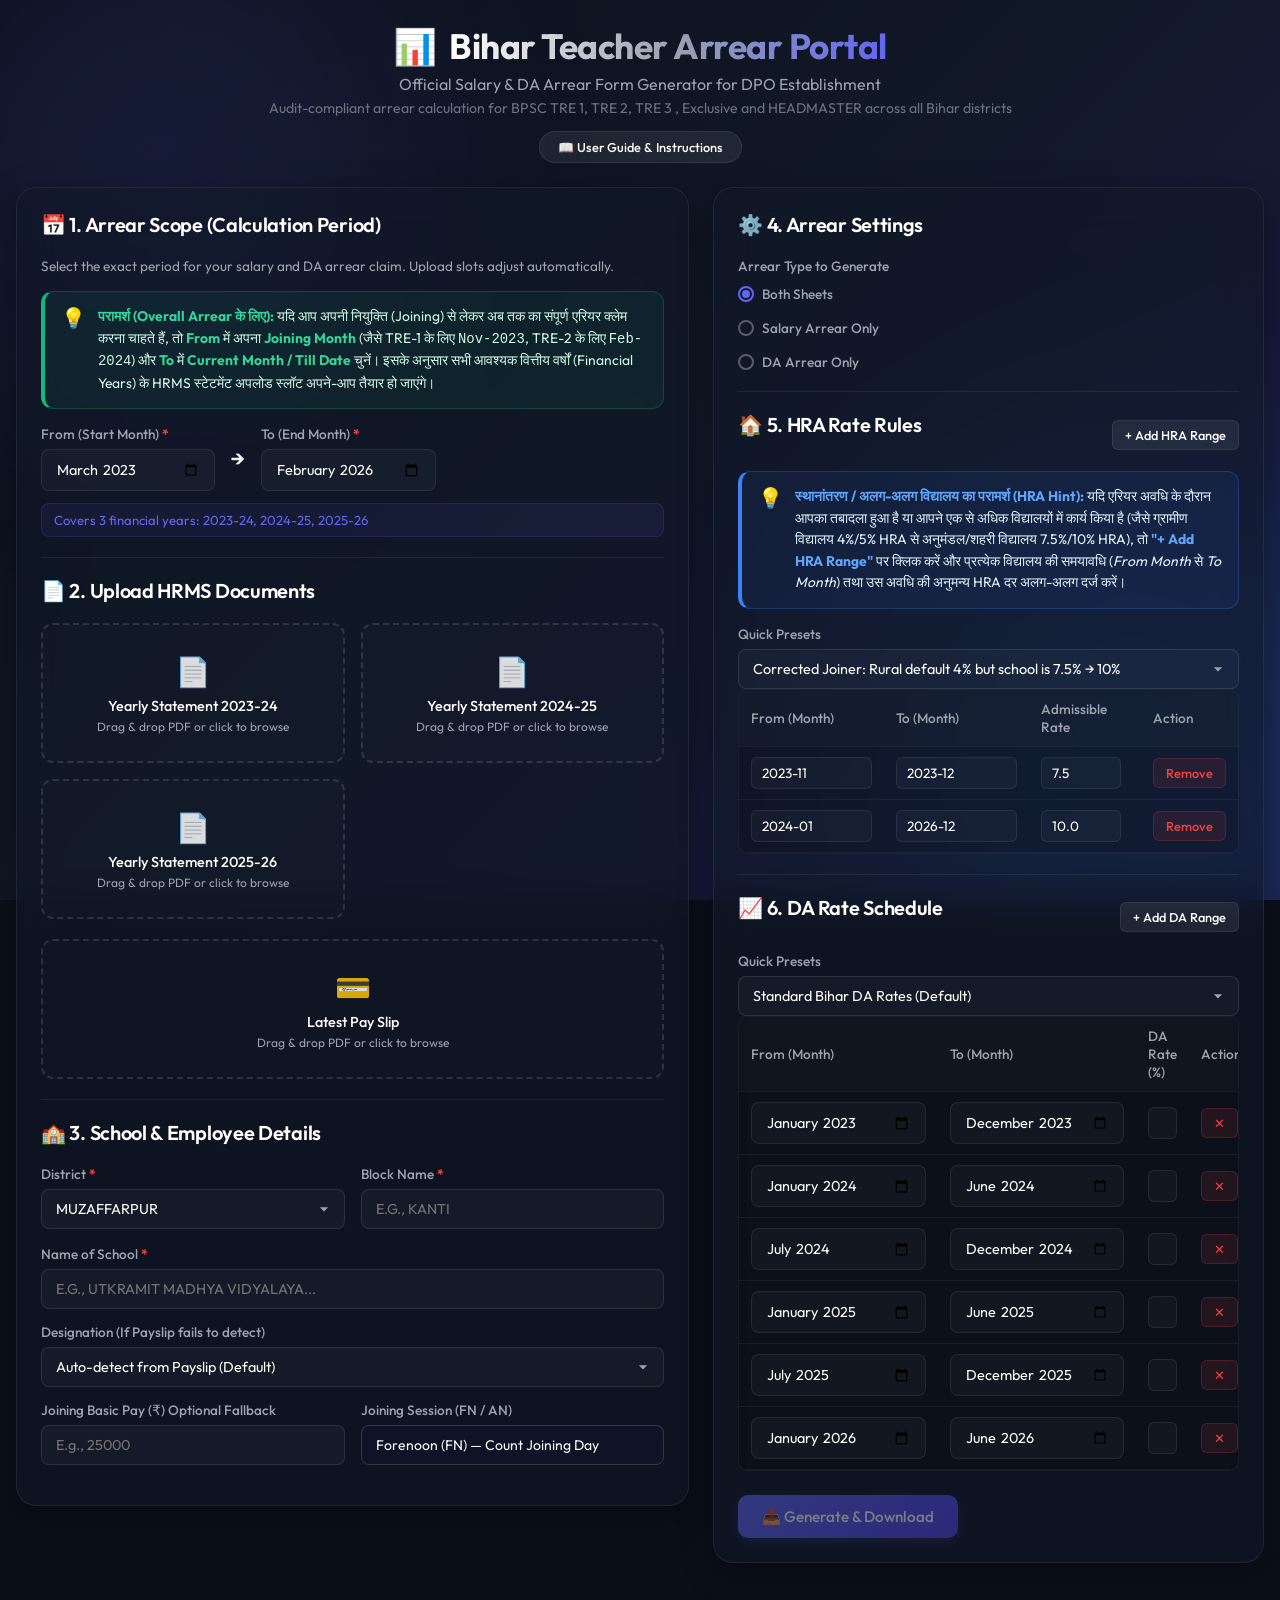
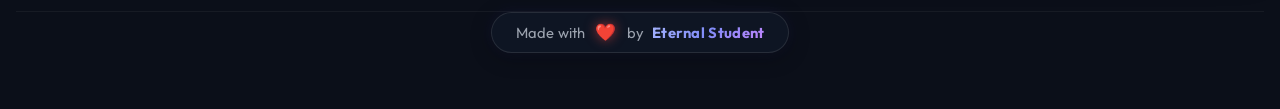
==== frontend/index.html @ 753e86cf "fix(ui): remove top portal badge, enhance footer with glassmorphic pill badge, and fix mobile horizo" ====
<!DOCTYPE html>
<html lang="en">
<head>
    <meta charset="UTF-8">
    <meta name="viewport" content="width=device-width, initial-scale=1.0">
    <title>Bihar Teacher Arrear Portal — DPO Establishment (All Districts)</title>
    <link rel="preconnect" href="https://fonts.googleapis.com">
    <link rel="preconnect" href="https://fonts.gstatic.com" crossorigin>
    <link href="https://fonts.googleapis.com/css2?family=Outfit:wght@300;400;500;600;700&display=swap" rel="stylesheet">
    <link rel="stylesheet" href="style.css">
    <script src="script.js" defer></script>
</head>
<body>
    <div class="glass-bg"></div>
    <div class="container">
        <header>
            <div class="logo-container">
                <div class="logo-icon">📊</div>
                <h1>Bihar Teacher Arrear Portal</h1>
            </div>
            <p class="subtitle">Official Salary & DA Arrear Form Generator for DPO Establishment</p>
            <p class="portal-desc">Audit-compliant arrear calculation for BPSC TRE 1, TRE 2, TRE 3 , Exclusive and HEADMASTER  across all Bihar districts</p>
            <div style="margin-top: 14px;">
                <button type="button" class="btn btn-secondary btn-sm" id="btn-open-guide" onclick="document.getElementById('user-guide-modal').style.display='flex'" style="border-radius: 20px; padding: 7px 18px; display: inline-flex; align-items: center; gap: 6px; cursor: pointer; font-weight: 500;">
                    📖 User Guide & Instructions
                </button>
            </div>
        </header>

        <main>
            <form id="arrear-form" class="grid-layout" enctype="multipart/form-data">
                <!-- Left Panel: Documents & Basic Info -->
                <section class="card upload-card">
                    <h2>📅 1. Arrear Scope (Calculation Period)</h2>
                    <p class="scope-description">Select the exact period for your salary and DA arrear claim. Upload slots adjust automatically.</p>
                    
                    <div class="guidance-box recommendation-box">
                        <div class="guidance-icon">💡</div>
                        <div class="guidance-content">
                            <strong>परामर्श (Overall Arrear के लिए):</strong>
                            यदि आप अपनी नियुक्ति (Joining) से लेकर अब तक का संपूर्ण एरियर क्लेम करना चाहते हैं, तो <strong>From</strong> में अपना <strong>Joining Month</strong> (जैसे TRE-1 के लिए <code>Nov-2023</code>, TRE-2 के लिए <code>Feb-2024</code>) और <strong>To</strong> में <strong>Current Month / Till Date</strong> चुनें। इसके अनुसार सभी आवश्यक वित्तीय वर्षों (Financial Years) के HRMS स्टेटमेंट अपलोड स्लॉट अपने-आप तैयार हो जाएंगे।
                        </div>
                    </div>

                    <div class="scope-selector">
                        <div class="input-group">
                            <label for="scope-start">From (Start Month) <span class="required-star">*</span></label>
                            <input type="month" id="scope-start" value="2023-03">
                        </div>
                        <span class="scope-arrow">→</span>
                        <div class="input-group">
                            <label for="scope-end">To (End Month) <span class="required-star">*</span></label>
                            <input type="month" id="scope-end" value="2026-02">
                        </div>
                    </div>
                    <div class="scope-info" id="scope-info">Covers 3 financial years: 2023-24, 2024-25, 2025-26</div>
                    
                    <div class="section-divider"></div>

                    <h2>📄 2. Upload HRMS Documents</h2>
                    <div class="upload-grid" id="upload-grid">
                        <!-- Dynamic yearly statement slots will be generated by JS -->
                    </div>
                    <div class="drop-zone" id="dz-ps" style="margin-bottom: 20px;">
                        <span class="drop-zone-icon">💳</span>
                        <span class="drop-zone-title">Latest Pay Slip</span>
                        <span class="drop-zone-desc">Drag & drop PDF or click to browse</span>
                        <div class="file-name-badge" id="name-ps"></div>
                    </div>
                    <input type="file" name="payslip_pdf" id="file-ps" accept="application/pdf" style="opacity: 0; position: absolute; width: 0; height: 0; pointer-events: none;">

                    <div class="section-divider"></div>

                    <h2>🏫 3. School & Employee Details</h2>
                    <div class="input-row">
                        <div class="input-group">
                            <label for="district">District <span class="required-star">*</span></label>
                            <select id="district" name="district" required class="uppercase-input">
                                <option value="ARARIA">ARARIA</option>
                                <option value="ARWAL">ARWAL</option>
                                <option value="AURANGABAD">AURANGABAD</option>
                                <option value="BANKA">BANKA</option>
                                <option value="BEGUSARAI">BEGUSARAI</option>
                                <option value="BHAGALPUR">BHAGALPUR</option>
                                <option value="BHOJPUR">BHOJPUR (ARA)</option>
                                <option value="BUXAR">BUXAR</option>
                                <option value="DARBHANGA">DARBHANGA</option>
                                <option value="EAST CHAMPARAN">EAST CHAMPARAN (MOTIHARI)</option>
                                <option value="GAYA">GAYA</option>
                                <option value="GOPALGANJ">GOPALGANJ</option>
                                <option value="JAMUI">JAMUI</option>
                                <option value="JEHANABAD">JEHANABAD</option>
                                <option value="KAIMUR">KAIMUR (BHABUA)</option>
                                <option value="KATIHAR">KATIHAR</option>
                                <option value="KHAGARIA">KHAGARIA</option>
                                <option value="KISHANGANJ">KISHANGANJ</option>
                                <option value="LAKHISARAI">LAKHISARAI</option>
                                <option value="MADHEPURA">MADHEPURA</option>
                                <option value="MADHUBANI">MADHUBANI</option>
                                <option value="MUNGER">MUNGER</option>
                                <option value="MUZAFFARPUR" selected>MUZAFFARPUR</option>
                                <option value="NALANDA">NALANDA (BIHAR SHARIF)</option>
                                <option value="NAWADA">NAWADA</option>
                                <option value="PATNA">PATNA</option>
                                <option value="PURNIA">PURNIA</option>
                                <option value="ROHTAS">ROHTAS (SASARAM)</option>
                                <option value="SAHARSA">SAHARSA</option>
                                <option value="SAMASTIPUR">SAMASTIPUR</option>
                                <option value="SARAN">SARAN (CHHAPRA)</option>
                                <option value="SHEIKHPURA">SHEIKHPURA</option>
                                <option value="SHEOHAR">SHEOHAR</option>
                                <option value="SITAMARHI">SITAMARHI</option>
                                <option value="SIWAN">SIWAN</option>
                                <option value="SUPAUL">SUPAUL</option>
                                <option value="VAISHALI">VAISHALI (HAJIPUR)</option>
                                <option value="WEST CHAMPARAN">WEST CHAMPARAN (BETTIAH)</option>
                                <option value="OTHER">OTHER (TYPE CUSTOM)</option>
                            </select>
                            <input type="text" id="district-custom" placeholder="ENTER DISTRICT NAME" style="display: none; margin-top: 8px; text-transform: uppercase;" class="uppercase-input">
                        </div>
                        <div class="input-group">
                            <label for="block-name">Block Name <span class="required-star">*</span></label>
                            <input type="text" id="block-name" name="block_name" placeholder="E.G., KANTI" required class="uppercase-input">
                        </div>
                    </div>
                    
                    <div class="input-group" style="margin-top: 14px;">
                        <label for="school-name">Name of School <span class="required-star">*</span></label>
                        <input type="text" id="school-name" name="school_name" placeholder="E.G., UTKRAMIT MADHYA VIDYALAYA..." required class="uppercase-input">
                    </div>
                    
                    <div class="input-group" style="margin-top: 14px;">
                        <label for="designation">Designation (If Payslip fails to detect)</label>
                        <select id="designation" name="designation">
                            <option value="">Auto-detect from Payslip (Default)</option>
                            <option value="School Teacher(1-5)">Basic Grade Teacher (Class 1-5)</option>
                            <option value="School Teacher(6-8)">Graduate Grade Teacher (Class 6-8)</option>
                            <option value="School Teacher(9-10)">Secondary Teacher (Class 9-10)</option>
                            <option value="School Teacher(11-12)">Higher Secondary Teacher (Class 11-12)</option>
                            <option value="Headmaster">Headmaster</option>
                        </select>
                    </div>
                    
                    <div class="input-row" style="margin-top: 14px;">
                        <div class="input-group">
                            <label for="joining-basic">Joining Basic Pay (₹) <span class="badge badge-info">Optional Fallback</span></label>
                            <input type="number" id="joining-basic" name="joining_basic" placeholder="E.g., 25000">
                        </div>

                        <div class="input-group">
                            <label for="joining-session">Joining Session (FN / AN)</label>
                            <select id="joining-session" name="joining_session" style="width: 100%; padding: 10px 14px; background: rgba(15, 23, 42, 0.6); border: 1px solid rgba(255, 255, 255, 0.15); border-radius: 8px; color: #f8fafc; font-size: 14px; outline: none;">
                                <option value="FN" selected>Forenoon (FN) — Count Joining Day</option>
                                <option value="AN">Afternoon (AN) — Exclude Joining Day</option>
                            </select>
                        </div>
                    </div>
                </section>

                <!-- Right Panel: Settings & Rules -->
                <section class="card settings-card">
                    <h2>⚙️ 4. Arrear Settings</h2>
                    <div class="input-row settings-row">
                        <div class="input-group">
                            <label>Arrear Type to Generate</label>
                            <div class="radio-group">
                                <label class="radio-label">
                                    <input type="radio" name="arrear_type" value="both" checked>
                                    <span class="radio-custom"></span> Both Sheets
                                </label>
                                <label class="radio-label">
                                    <input type="radio" name="arrear_type" value="salary">
                                    <span class="radio-custom"></span> Salary Arrear Only
                                </label>
                                <label class="radio-label">
                                    <input type="radio" name="arrear_type" value="da">
                                    <span class="radio-custom"></span> DA Arrear Only
                                </label>
                            </div>
                        </div>
                    </div>

                    <div class="section-divider"></div>

                    <div class="hra-section-header">
                        <h2>🏠 5. HRA Rate Rules</h2>
                        <button type="button" class="btn btn-secondary btn-sm" id="btn-add-hra">+ Add HRA Range</button>
                    </div>
                    
                    <div class="guidance-box hint-box">
                        <div class="guidance-icon">💡</div>
                        <div class="guidance-content">
                            <strong>स्थानांतरण / अलग-अलग विद्यालय का परामर्श (HRA Hint):</strong>
                            यदि एरियर अवधि के दौरान आपका तबादला हुआ है या आपने एक से अधिक विद्यालयों में कार्य किया है (जैसे ग्रामीण विद्यालय 4%/5% HRA से अनुमंडल/शहरी विद्यालय 7.5%/10% HRA), तो <strong>"+ Add HRA Range"</strong> पर क्लिक करें और प्रत्येक विद्यालय की समयावधि (<em>From Month</em> से <em>To Month</em>) तथा उस अवधि की अनुमन्य HRA दर अलग-अलग दर्ज करें।
                        </div>
                    </div>

                    <div class="input-group" style="margin-top: 8px;">
                        <label for="hra-presets">Quick Presets</label>
                        <select id="hra-presets" class="preset-select">
                            <option value="">-- Choose a standard preset or customize below --</option>
                            <option value="4to5">Cat A: 4% (before Jan-24) → 5% (after Jan-24)</option>
                            <option value="7.5to10">Cat B: 7.5% (before Jan-24) → 10% (after Jan-24)</option>
                            <option value="corrected">Corrected Joiner: Rural default 4% but school is 7.5% → 10%</option>
                            <option value="custom">Custom Configuration</option>
                        </select>
                    </div>

                    <div class="hra-table-container" style="margin-bottom: 20px;">
                        <table class="hra-table" id="hra-table">
                            <thead>
                                <tr>
                                    <th>From (Month)</th>
                                    <th>To (Month)</th>
                                    <th>Admissible Rate</th>
                                    <th>Action</th>
                                </tr>
                            </thead>
                            <tbody id="hra-table-body">
                                <!-- HRA Rows dynamically added -->
                            </tbody>
                        </table>
                    </div>

                    <div class="section-divider"></div>

                    <div class="hra-section-header">
                        <h2>📈 6. DA Rate Schedule</h2>
                        <button type="button" class="btn btn-secondary btn-sm" id="btn-add-da">+ Add DA Range</button>
                    </div>

                    <div class="input-group" style="margin-top: 8px;">
                        <label for="da-presets">Quick Presets</label>
                        <select id="da-presets" class="preset-select">
                            <option value="standard" selected>Standard Bihar DA Rates (Default)</option>
                            <option value="custom">Custom Configuration</option>
                        </select>
                    </div>

                    <div class="hra-table-container">
                        <table class="hra-table" id="da-table">
                            <thead>
                                <tr>
                                    <th>From (Month)</th>
                                    <th>To (Month)</th>
                                    <th>DA Rate (%)</th>
                                    <th>Action</th>
                                </tr>
                            </thead>
                            <tbody id="da-table-body">
                                <!-- DA Rows dynamically added -->
                            </tbody>
                        </table>
                    </div>

                    <div class="actions" style="margin-top: 24px;">
                        <button type="submit" class="btn btn-primary" id="btn-submit" disabled>📥 Generate & Download</button>
                    </div>
                </section>
            </form>

            <div class="progress-bar-container" id="progress-container" style="display: none;">
                <div class="progress-bar" id="progress-bar"></div>
                <div class="progress-status" id="progress-status">Uploading documents...</div>
            </div>
        </main>

        <footer class="site-footer">
            <div class="footer-pill">
                <span class="footer-text">Made with</span>
                <span class="footer-heart" title="Love">❤️</span>
                <span class="footer-text">by</span>
                <strong class="footer-author">Eternal Student</strong>
            </div>
        </footer>
    </div>

    <!-- Donation Modal -->
    <div id="donation-modal" class="modal-overlay" style="display: none;">
        <div class="modal-content">
            <button class="modal-close-btn" id="btn-close-modal">×</button>
            <div class="modal-header-box">
                <div class="modal-icon">☕</div>
                <h2>Thank You for Using the Portal!</h2>
                <p>Your arrear spreadsheet has been generated successfully and your download has started.</p>
            </div>
            
            <div class="modal-body-text">
                <p>If you found this tool helpful and appreciate the independent developer's effort to save your valuable time, consider supporting further maintenance and server costs by buying a cup of tea!</p>
            </div>
            
            <div class="qr-pay-card" onclick="window.location.href='upi://pay?pa=eternalstudent@cnrb&pn=Teacher%20Arrear%20Portal&cu=INR'" style="cursor: pointer; background: rgba(255, 255, 255, 0.04); border: 1px solid rgba(99, 102, 241, 0.25); border-radius: 16px; padding: 16px; margin-bottom: 16px; text-align: center; transition: transform 0.2s, border-color 0.2s;">
                <div style="background: #ffffff; padding: 12px; border-radius: 12px; display: inline-block; box-shadow: 0 8px 24px rgba(0, 0, 0, 0.4);">
                    <img src="[data-uri]" alt="Scan to Pay via UPI" style="width: 170px; height: 170px; display: block; border-radius: 6px;">
                </div>
                <div style="margin-top: 10px; font-size: 0.82rem; color: #a5b4fc; font-weight: 500; display: flex; align-items: center; justify-content: center; gap: 6px;">
                    <span>📲</span> <span>Scan with PhonePe, GPay, Paytm or BHIM</span>
                </div>
            </div>

            <div class="upi-box" onclick="navigator.clipboard.writeText('eternalstudent@cnrb'); alert('UPI ID copied: eternalstudent@cnrb');" style="cursor: pointer;" title="Click to copy UPI ID">
                <span class="upi-label">UPI ID:</span>
                <span class="upi-value">eternalstudent@cnrb</span>
                <span style="font-size: 0.75rem; color: #a5b4fc; background: rgba(99, 102, 241, 0.2); padding: 2px 6px; border-radius: 4px; margin-left: 4px;">Copy</span>
            </div>
            <button class="btn btn-primary" id="btn-modal-ok" style="width: 100%;">Got it, Close</button>
        </div>
    </div>

    <!-- User Guide Modal -->
    <div id="user-guide-modal" class="modal-overlay" style="display: none;">
        <div class="modal-content guide-modal-content">
            <button class="modal-close-btn" id="btn-close-guide" onclick="document.getElementById('user-guide-modal').style.display='none'">×</button>
            <div class="modal-header-box">
                <div class="modal-icon">📖</div>
                <h2>Portal User Guide & Instructions</h2>
                <p>Complete guide to generating audit-compliant Bihar Teacher Arrear Forms (All 38 Districts)</p>
            </div>
            
            <div class="guide-scroll-body">
                <div class="guide-section">
                    <h3>🚀 1. Prerequisites (Documents Needed)</h3>
                    <ul>
                        <li><strong>Latest Pay Slip PDF:</strong> Auto-extracts Name, PRAN, PAN, Bank Account, IFSC, and Date of Joining (DOJ).</li>
                        <li><strong>Yearly Payment Statement PDFs:</strong> Auto-extracts monthly drawn salary. Supports full 12-month or ongoing/partial FY statements.</li>
                    </ul>
                </div>

                <div class="guide-section">
                    <h3>📑 2. Step-by-Step Instructions</h3>
                    <ol>
                        <li><strong>Arrear Scope:</strong> Select From & To months. <em>Recommendation:</em> Set From month to your joining month and To month to till date for an overall complete claim. Upload slots adjust automatically.</li>
                        <li><strong>Upload PDFs:</strong> Drag & drop or browse your HRMS statements and pay slip.</li>
                        <li><strong>District & School Details:</strong> Select your District (supports all 38 districts of Bihar) and enter Block Name and School Name. All names are automatically formatted in capital letters on the official DPO format.</li>
                        <li><strong>Designation & Basic Fallbacks:</strong> If payslip fails to auto-detect designation, select it manually. If joining month was partial or non-standard, enter your <em>Joining Basic Pay (₹)</em> to lock in the statutory Fitment Matrix step.</li>
                        <li><strong>HRA Rates & Multi-School Transfers:</strong> Choose HRA presets (4%→5%, 7.5%→10%, or Corrected Joiner). If you transferred between rural and urban schools during the arrear period, add separate rows for each school's period.</li>
                    </ol>
                </div>

                <div class="guide-section">
                    <h3>🧮 3. Excel Formulas & Arrear Deduction</h3>
                    <p>The generated Excel embeds live formulas matching official DPO formats:</p>
                    <ul>
                        <li><strong>Admissible Net:</strong> <code>Gross - NPS - GIS - Professional Tax</code></li>
                        <li><strong>Drawn Net:</strong> <code>Regular Drawn Gross - NPS - GIS</code></li>
                        <li><strong>Arrear Row:</strong> If an arrear bill was drawn in a month, an <em>Arrear Row</em> is added right below that month. Arrear Gross is placed under Basic, Arrear NPS under NPS, and Arrear Net under Net Amount.</li>
                        <li><strong>Net Difference:</strong> Automatically subtracts Arrear Row Net from total arrear payable.</li>
                    </ul>
                </div>

                <div class="guide-section warning-guide-box">
                    <h3>🛠️ 4. Manual Verification & Troubleshooting</h3>
                    <p><strong>Value Discrepancy Tip:</strong> If any month in the generated Excel has a discrepancy compared to your official records, verify that month against your HRMS Yearly Payment Statement. You can directly paste or type the correct drawn value into the Excel sheet — all formulas will instantly recalculate the totals automatically!</p>
                </div>
            </div>

            <button class="btn btn-primary" id="btn-guide-ok" onclick="document.getElementById('user-guide-modal').style.display='none'" style="margin-top: 16px; width: 100%;">Got it, Close</button>
        </div>
    </div>
</body>
</html>
---- frontend/style.css ----
/* style.css - Premium Glassmorphism Theme in Dark Mode */

:root {
    --bg-gradient: linear-gradient(135deg, #0b0f19 0%, #111827 50%, #1e1b4b 100%);
    --panel-bg: rgba(17, 24, 39, 0.55);
    --panel-border: rgba(255, 255, 255, 0.07);
    --accent-glow: rgba(99, 102, 241, 0.15);
    --accent-color: #6366f1; /* Indigo */
    --accent-gradient: linear-gradient(135deg, #6366f1 0%, #4f46e5 100%);
    --accent-hover: #4f46e5;
    
    --text-primary: #f3f4f6;
    --text-secondary: #9ca3af;
    --text-muted: #6b7280;
    
    --success-color: #10b981; /* Teal */
    --warning-color: #f59e0b; /* Amber */
    --danger-color: #ef4444; /* Rose */
}

* {
    margin: 0;
    padding: 0;
    box-sizing: border-box;
}

body {
    font-family: 'Outfit', sans-serif;
    background-color: #0b0f19;
    background-image: var(--bg-gradient);
    background-attachment: fixed;
    color: var(--text-primary);
    min-height: 100vh;
    margin: 0;
    padding: 24px 16px;
    overflow-x: hidden;
    box-sizing: border-box;
    width: 100%;
}

/* Glass background circles */
.glass-bg {
    position: fixed;
    top: 0;
    left: 0;
    right: 0;
    bottom: 0;
    pointer-events: none;
    z-index: -1;
    overflow: hidden;
}

.glass-bg::before, .glass-bg::after {
    content: '';
    position: absolute;
    border-radius: 50%;
    filter: blur(120px);
    opacity: 0.13;
}

.glass-bg::before {
    width: 500px;
    height: 500px;
    background: #6366f1;
    top: -100px;
    left: -100px;
}

.glass-bg::after {
    width: 600px;
    height: 600px;
    background: #0ea5e9;
    bottom: -150px;
    right: -150px;
}

.container {
    width: 100%;
    max-width: 1400px;
    margin: 0 auto;
}

header {
    margin-bottom: 24px;
    text-align: center;
}

.logo-container {
    display: flex;
    align-items: center;
    justify-content: center;
    gap: 12px;
    margin-bottom: 6px;
}

.logo-icon {
    font-size: 2.2rem;
    animation: pulse 2s infinite ease-in-out;
}

header h1 {
    font-weight: 700;
    font-size: 2.2rem;
    letter-spacing: -0.5px;
    background: linear-gradient(to right, #ffffff, #9ca3af, #6366f1);
    -webkit-background-clip: text;
    -webkit-text-fill-color: transparent;
}

.subtitle {
    font-size: 1rem;
    color: var(--text-secondary);
}



.portal-desc {
    font-size: 0.88rem;
    color: var(--text-muted);
    margin-top: 5px;
}

/* Guidance & Hint Callout Boxes */
.guidance-box {
    display: flex;
    align-items: flex-start;
    gap: 12px;
    padding: 14px 16px;
    border-radius: 12px;
    margin: 14px 0 16px 0;
    font-size: 0.87rem;
    line-height: 1.55;
    transition: all 0.2s ease;
    word-break: break-word;
    overflow-wrap: break-word;
    box-sizing: border-box;
    max-width: 100%;
}

.guidance-icon {
    font-size: 1.25rem;
    line-height: 1;
    flex-shrink: 0;
    margin-top: 2px;
}

.guidance-content {
    flex: 1;
}

.recommendation-box {
    background: rgba(16, 185, 129, 0.08);
    border: 1px solid rgba(16, 185, 129, 0.25);
    border-left: 4px solid var(--success-color);
    color: #d1fae5;
}

.recommendation-box strong {
    color: #34d399;
}

.hint-box {
    background: rgba(59, 130, 246, 0.08);
    border: 1px solid rgba(59, 130, 246, 0.25);
    border-left: 4px solid #3b82f6;
    color: #e0f2fe;
}

.hint-box strong {
    color: #60a5fa;
}



.uppercase-input {
    text-transform: uppercase;
}

.required-star {
    color: var(--danger-color);
    font-weight: bold;
}

/* Main Grid Layout */
.grid-layout {
    display: grid;
    grid-template-columns: 1.1fr 0.9fr;
    gap: 24px;
    align-items: start;
    width: 100%;
    min-width: 0;
    max-width: 100%;
    box-sizing: border-box;
}

@media (max-width: 1024px) {
    .grid-layout {
        grid-template-columns: 1fr;
    }
}

/* Card glassmorphism styling */
.card {
    background: var(--panel-bg);
    border: 1px solid var(--panel-border);
    border-radius: 20px;
    padding: 24px;
    backdrop-filter: blur(20px);
    -webkit-backdrop-filter: blur(20px);
    box-shadow: 0 8px 32px 0 rgba(0, 0, 0, 0.37);
    transition: transform 0.3s ease, box-shadow 0.3s ease;
    min-width: 0;
    max-width: 100%;
    box-sizing: border-box;
}

.card:hover {
    box-shadow: 0 12px 40px 0 rgba(99, 102, 241, 0.1);
}

.card h2 {
    font-size: 1.25rem;
    font-weight: 600;
    margin-bottom: 20px;
    color: #ffffff;
    display: flex;
    align-items: center;
    gap: 8px;
    letter-spacing: -0.3px;
}

/* Upload zone grid */
.upload-grid {
    display: grid;
    grid-template-columns: 1fr 1fr;
    gap: 16px;
    margin-bottom: 20px;
}

@media (max-width: 640px) {
    .upload-grid {
        grid-template-columns: 1fr;
    }
}

.drop-zone {
    border: 2px dashed rgba(255, 255, 255, 0.12);
    border-radius: 12px;
    padding: 20px;
    text-align: center;
    cursor: pointer;
    background: rgba(255, 255, 255, 0.01);
    transition: all 0.3s cubic-bezier(0.4, 0, 0.2, 1);
    display: flex;
    flex-direction: column;
    align-items: center;
    justify-content: center;
    min-height: 140px;
}

.drop-zone:hover, .drop-zone.dragover {
    border-color: var(--accent-color);
    background: rgba(99, 102, 241, 0.04);
    box-shadow: 0 0 16px var(--accent-glow);
}

.drop-zone-icon {
    font-size: 1.8rem;
    margin-bottom: 8px;
    opacity: 0.85;
}

.drop-zone-title {
    font-weight: 500;
    font-size: 0.9rem;
    margin-bottom: 4px;
    color: #ffffff;
}

.drop-zone-desc {
    font-size: 0.75rem;
    color: var(--text-secondary);
}

.file-name-badge {
    margin-top: 10px;
    font-size: 0.8rem;
    color: var(--success-color);
    background: rgba(16, 185, 129, 0.1);
    padding: 4px 8px;
    border-radius: 6px;
    display: none;
    max-width: 90%;
    overflow: hidden;
    text-overflow: ellipsis;
    white-space: nowrap;
}

/* Dividers & Form Groups */
.section-divider {
    height: 1px;
    background: rgba(255, 255, 255, 0.07);
    margin: 20px 0;
}

.input-row {
    display: grid;
    grid-template-columns: 1fr 1fr;
    gap: 16px;
    margin-bottom: 16px;
}

.input-group {
    display: flex;
    flex-direction: column;
    gap: 6px;
}

.input-group label {
    font-size: 0.85rem;
    font-weight: 500;
    color: var(--text-secondary);
}

.input-group input[type="text"], 
.input-group input[type="number"], 
.input-group select, 
.preset-select {
    background: rgba(255, 255, 255, 0.03);
    border: 1px solid rgba(255, 255, 255, 0.1);
    border-radius: 8px;
    padding: 10px 14px;
    color: #ffffff;
    font-family: inherit;
    font-size: 0.9rem;
    outline: none;
    transition: all 0.3s ease;
    width: 100%;
}

.input-group select, .preset-select {
    cursor: pointer;
    appearance: none;
    -webkit-appearance: none;
    -moz-appearance: none;
    background-image: url("data:image/svg+xml;utf8,<svg fill='%239ca3af' height='24' viewBox='0 0 24 24' width='24' xmlns='http://www.w3.org/2000/svg'><path d='M7 10l5 5 5-5z'/><path d='M0 0h24v24H0z' fill='none'/></svg>");
    background-repeat: no-repeat;
    background-position: right 10px center;
    background-size: 20px;
    padding-right: 35px;
}

.input-group input[type="text"]:focus, 
.input-group input[type="number"]:focus, 
.input-group select:focus, 
.preset-select:focus {
    border-color: var(--accent-color);
    box-shadow: 0 0 10px var(--accent-glow);
    background: rgba(255, 255, 255, 0.05);
}

.preset-select option, .input-group select option {
    background: #0f172a;
    color: #ffffff;
}

/* Radio buttons alignment */
.radio-group {
    display: flex;
    gap: 16px;
    margin-top: 4px;
    flex-wrap: wrap;
}

.radio-label {
    display: flex;
    align-items: center;
    gap: 8px;
    cursor: pointer;
    font-size: 0.88rem;
    color: var(--text-secondary);
}

.radio-label input {
    display: none;
}

.radio-custom {
    width: 16px;
    height: 16px;
    border: 2px solid rgba(255, 255, 255, 0.3);
    border-radius: 50%;
    display: inline-block;
    position: relative;
    transition: all 0.3s ease;
}

.radio-label input:checked + .radio-custom {
    border-color: var(--accent-color);
}

.radio-label input:checked + .radio-custom::after {
    content: '';
    width: 8px;
    height: 8px;
    background: var(--accent-color);
    border-radius: 50%;
    position: absolute;
    top: 50%;
    left: 50%;
    transform: translate(-50%, -50%);
}

/* HRA rate builder section */
.hra-section-header {
    display: flex;
    justify-content: space-between;
    align-items: center;
    margin-bottom: 12px;
}

.hra-table-container {
    background: rgba(0, 0, 0, 0.15);
    border-radius: 10px;
    border: 1px solid rgba(255, 255, 255, 0.05);
    overflow: hidden;
    margin-bottom: 24px;
}

.hra-table {
    width: 100%;
    border-collapse: collapse;
    font-size: 0.85rem;
}

.hra-table th, .hra-table td {
    padding: 10px 12px;
    text-align: left;
    border-bottom: 1px solid rgba(255, 255, 255, 0.05);
}

.hra-table th {
    background: rgba(255, 255, 255, 0.02);
    color: var(--text-secondary);
    font-weight: 500;
}

.hra-table input {
    background: rgba(255, 255, 255, 0.03);
    border: 1px solid rgba(255, 255, 255, 0.08);
    border-radius: 6px;
    padding: 6px 10px;
    color: #ffffff;
    font-family: inherit;
    font-size: 0.85rem;
    width: 100%;
    outline: none;
}

.hra-table input:focus {
    border-color: var(--accent-color);
}

/* Action buttons */
.action-buttons {
    display: grid;
    grid-template-columns: 1fr 1fr;
    gap: 16px;
    margin-top: 16px;
}

.btn {
    font-family: inherit;
    font-size: 0.95rem;
    font-weight: 500;
    padding: 12px 24px;
    border-radius: 10px;
    cursor: pointer;
    border: none;
    transition: all 0.3s cubic-bezier(0.4, 0, 0.2, 1);
    display: flex;
    align-items: center;
    justify-content: center;
    gap: 8px;
}

.btn:disabled {
    opacity: 0.45;
    cursor: not-allowed;
}

.btn-primary {
    background: var(--accent-gradient);
    color: #ffffff;
    box-shadow: 0 4px 14px rgba(99, 102, 241, 0.3);
}

.btn-primary:not(:disabled):hover {
    background: var(--accent-color);
    box-shadow: 0 6px 20px rgba(99, 102, 241, 0.5);
    transform: translateY(-2px);
}

.btn-secondary {
    background: rgba(255, 255, 255, 0.07);
    color: #ffffff;
    border: 1px solid rgba(255, 255, 255, 0.08);
}

.btn-secondary:not(:disabled):hover {
    background: rgba(255, 255, 255, 0.12);
    transform: translateY(-2px);
}

.btn-sm {
    padding: 6px 12px;
    font-size: 0.8rem;
    border-radius: 6px;
}

.btn-danger {
    background: rgba(239, 68, 68, 0.1);
    color: var(--danger-color);
    border: 1px solid rgba(239, 68, 68, 0.2);
}

.btn-danger:hover {
    background: rgba(239, 68, 68, 0.2);
}

/* Right Panel: Preview Section */
.preview-placeholder {
    height: 400px;
    display: flex;
    flex-direction: column;
    align-items: center;
    justify-content: center;
    text-align: center;
    color: var(--text-secondary);
    padding: 24px;
}

.spinner-icon {
    font-size: 3rem;
    margin-bottom: 16px;
    opacity: 0.5;
}

.preview-placeholder p {
    font-size: 0.85rem;
    max-width: 300px;
    margin-top: 6px;
}

.preview-content {
    animation: fadeIn 0.4s ease-in-out;
}

.alert-box {
    background: rgba(245, 158, 11, 0.1);
    border: 1px solid rgba(245, 158, 11, 0.2);
    color: var(--warning-color);
    border-radius: 8px;
    padding: 12px 16px;
    font-size: 0.82rem;
    margin-bottom: 16px;
}

.employee-header {
    display: flex;
    align-items: center;
    gap: 16px;
    background: rgba(255, 255, 255, 0.02);
    border: 1px solid rgba(255, 255, 255, 0.05);
    border-radius: 12px;
    padding: 16px;
    margin-bottom: 16px;
}

.emp-avatar {
    font-size: 2.2rem;
    background: rgba(99, 102, 241, 0.1);
    width: 50px;
    height: 50px;
    border-radius: 50%;
    display: flex;
    align-items: center;
    justify-content: center;
}

.emp-meta h3 {
    font-size: 1.1rem;
    color: #ffffff;
    font-weight: 600;
}

.emp-meta p {
    font-size: 0.8rem;
    color: var(--text-secondary);
}

.emp-badge {
    margin-left: auto;
    font-size: 0.78rem;
    background: var(--accent-gradient);
    color: #ffffff;
    padding: 4px 10px;
    border-radius: 20px;
    font-weight: 500;
}

.info-grid {
    display: grid;
    grid-template-columns: 1fr 1fr;
    gap: 12px;
    margin-bottom: 16px;
}

.info-item {
    background: rgba(0, 0, 0, 0.15);
    border: 1px solid rgba(255, 255, 255, 0.03);
    border-radius: 8px;
    padding: 10px 14px;
    display: flex;
    flex-direction: column;
}

.info-label {
    font-size: 0.75rem;
    color: var(--text-secondary);
    margin-bottom: 2px;
}

.info-val {
    font-size: 0.88rem;
    font-weight: 500;
    color: #ffffff;
}

/* Metric display */
.summary-box {
    background: rgba(99, 102, 241, 0.07);
    border: 1px solid rgba(99, 102, 241, 0.15);
    border-radius: 12px;
    padding: 18px;
    margin-bottom: 20px;
    text-align: center;
    position: relative;
    overflow: hidden;
}

.summary-metric {
    display: flex;
    flex-direction: column;
    margin-bottom: 6px;
}

.metric-label {
    font-size: 0.85rem;
    color: var(--text-secondary);
}

.metric-val {
    font-size: 2rem;
    font-weight: 700;
    color: #ffffff;
    background: linear-gradient(to right, #ffffff, #a5b4fc);
    -webkit-background-clip: text;
    -webkit-text-fill-color: transparent;
}

.summary-desc {
    font-size: 0.82rem;
    font-style: italic;
    color: var(--text-secondary);
}

/* Detail list styling */
.details-list-header {
    margin-bottom: 10px;
}

.details-list-header h3 {
    font-size: 0.95rem;
    color: #ffffff;
    font-weight: 600;
}

.details-list-container {
    max-height: 250px;
    overflow-y: auto;
    border-radius: 10px;
    border: 1px solid rgba(255, 255, 255, 0.05);
    background: rgba(0, 0, 0, 0.15);
}

.details-table {
    width: 100%;
    border-collapse: collapse;
    font-size: 0.8rem;
}

.details-table th, .details-table td {
    padding: 8px 12px;
    text-align: left;
    border-bottom: 1px solid rgba(255, 255, 255, 0.05);
}

.details-table th {
    background: rgba(255, 255, 255, 0.02);
    color: var(--text-secondary);
    position: sticky;
    top: 0;
    z-index: 10;
}

.details-table tr:hover td {
    background: rgba(255, 255, 255, 0.02);
}

/* Animations */
@keyframes pulse {
    0%, 100% { transform: scale(1); }
    50% { transform: scale(1.08); }
}

@keyframes fadeIn {
    from { opacity: 0; transform: translateY(10px); }
    to { opacity: 1; transform: translateY(0); }
}

/* Helper Utilities */
.text-success {
    color: var(--success-color) !important;
}

.text-bold {
    font-weight: 600;
}

/* Progress Bar Styles */
.progress-container {
    background: rgba(255, 255, 255, 0.03);
    border: 1px solid rgba(255, 255, 255, 0.08);
    border-radius: 12px;
    padding: 15px;
    box-shadow: 0 4px 30px rgba(0, 0, 0, 0.2);
    backdrop-filter: blur(10px);
    -webkit-backdrop-filter: blur(10px);
    animation: fadeIn 0.3s ease-out;
}

.progress-header {
    display: flex;
    justify-content: space-between;
    align-items: center;
    margin-bottom: 8px;
    font-size: 0.85rem;
}

.progress-status {
    font-weight: 500;
    color: var(--text-secondary);
}

.progress-percent {
    font-weight: 700;
    color: var(--primary-color);
}

.progress-bar-bg {
    width: 100%;
    height: 8px;
    background: rgba(255, 255, 255, 0.05);
    border-radius: 4px;
    overflow: hidden;
}

.progress-bar-fill {
    height: 100%;
    width: 0%;
    background: linear-gradient(90deg, var(--primary-color), #8b5cf6);
    border-radius: 4px;
    transition: width 0.3s ease-in-out;
    box-shadow: 0 0 10px rgba(99, 102, 241, 0.5);
}

/* Arrear Scope Section */
.scope-description {
    font-size: 0.85rem;
    color: var(--text-secondary);
    margin-bottom: 16px;
}

.scope-selector {
    display: flex;
    align-items: center;
    gap: 16px;
    margin-bottom: 12px;
}

.scope-arrow {
    color: var(--primary-color);
    font-size: 1.3rem;
    font-weight: 600;
}

.scope-info {
    font-size: 0.82rem;
    color: var(--accent-color);
    padding: 8px 12px;
    background: rgba(99, 102, 241, 0.08);
    border: 1px solid rgba(99, 102, 241, 0.15);
    border-radius: 8px;
    margin-bottom: 8px;
}

input[type="month"] {
    background: rgba(255, 255, 255, 0.03);
    border: 1px solid rgba(255, 255, 255, 0.08);
    border-radius: 8px;
    padding: 10px 14px;
    color: #ffffff;
    font-family: inherit;
    font-size: 0.9rem;
    outline: none;
    width: 100%;
}

input[type="month"]:focus {
    border-color: var(--accent-color);
}

/* Fitment Badge */
.fitment-badge {
    background: rgba(16, 185, 129, 0.08);
    border: 1px solid rgba(16, 185, 129, 0.2);
    border-radius: 10px;
    padding: 14px 16px;
    margin-bottom: 16px;
}

.fitment-header {
    font-size: 0.82rem;
    font-weight: 600;
    color: #10b981;
    margin-bottom: 8px;
    text-transform: uppercase;
    letter-spacing: 0.5px;
}

.fitment-details {
    display: flex;
    gap: 20px;
    flex-wrap: wrap;
}

.fitment-item {
    font-size: 0.88rem;
    color: var(--text-secondary);
}

.fitment-item strong {
    color: #ffffff;
}

/* Footer Styling */
footer {
    text-align: center;
    margin-top: 3rem;
    padding: 1.5rem 0;
    font-size: 0.85rem;
    color: var(--text-secondary);
    border-top: 1px solid rgba(255, 255, 255, 0.05);
}

footer .heart {
    color: #ef4444;
    animation: heartBeat 1.2s infinite;
    display: inline-block;
}

@keyframes heartBeat {
    0%, 100% { transform: scale(1); }
    50% { transform: scale(1.2); }
}

/* Modal Overlay */
.modal-overlay {
    position: fixed;
    top: 0;
    left: 0;
    width: 100%;
    height: 100%;
    background: rgba(0, 0, 0, 0.6);
    backdrop-filter: blur(8px);
    -webkit-backdrop-filter: blur(8px);
    display: flex;
    justify-content: center;
    align-items: center;
    z-index: 2000;
    animation: fadeIn 0.25s ease-out;
}

/* Modal Content Card */
.modal-content {
    background: rgba(20, 24, 33, 0.95);
    border: 1px solid rgba(255, 255, 255, 0.1);
    border-radius: 16px;
    padding: 30px;
    width: 90%;
    max-width: 450px;
    text-align: center;
    box-shadow: 0 10px 40px rgba(0, 0, 0, 0.5);
    position: relative;
    animation: scaleIn 0.3s cubic-bezier(0.34, 1.56, 0.64, 1);
}

@keyframes scaleIn {
    from { transform: scale(0.9); opacity: 0; }
    to { transform: scale(1); opacity: 1; }
}

.modal-close-btn {
    position: absolute;
    top: 15px;
    right: 15px;
    background: none;
    border: none;
    font-size: 1.5rem;
    color: var(--text-secondary);
    cursor: pointer;
    transition: color 0.2s;
}

.modal-close-btn:hover {
    color: #ffffff;
}

.modal-icon {
    font-size: 3rem;
    margin-bottom: 15px;
}

.modal-content h2 {
    font-size: 1.3rem;
    font-weight: 600;
    margin-bottom: 10px;
    color: #ffffff;
}

.modal-content p {
    font-size: 0.9rem;
    color: var(--text-secondary);
    line-height: 1.5;
    margin-bottom: 20px;
}

/* UPI Info Container */
.upi-box {
    background: rgba(99, 102, 241, 0.08);
    border: 1px dashed rgba(99, 102, 241, 0.3);
    border-radius: 8px;
    padding: 12px;
    margin-bottom: 20px;
    display: flex;
    justify-content: center;
    align-items: center;
    gap: 8px;
    font-size: 0.95rem;
}

.upi-label {
    color: var(--text-secondary);
    font-weight: 500;
}

.upi-value {
    color: #ffffff;
    font-weight: 700;
    letter-spacing: 0.5px;
}

/* User Guide Modal Styles */
.guide-modal-content {
    max-width: 650px !important;
    text-align: left !important;
    max-height: 85vh;
    display: flex;
    flex-direction: column;
}

.modal-header-box {
    text-align: center;
    margin-bottom: 16px;
}

.guide-scroll-body {
    overflow-y: auto;
    max-height: 55vh;
    padding-right: 8px;
    margin-bottom: 12px;
}

.guide-section {
    background: rgba(255, 255, 255, 0.02);
    border: 1px solid rgba(255, 255, 255, 0.06);
    border-radius: 10px;
    padding: 16px;
    margin-bottom: 14px;
}

.guide-section h3 {
    font-size: 1rem;
    color: #ffffff;
    margin-bottom: 8px;
}

.guide-section p, .guide-section li {
    font-size: 0.86rem;
    color: var(--text-secondary);
    line-height: 1.5;
}

.guide-section ul, .guide-section ol {
    margin-left: 18px;
    margin-top: 6px;
}

.guide-section code {
    background: rgba(99, 102, 241, 0.15);
    color: #a5b4fc;
    padding: 2px 6px;
    border-radius: 4px;
    font-family: monospace;
    font-size: 0.82rem;
}

.warning-guide-box {
    background: rgba(245, 158, 11, 0.08);
    border: 1px solid rgba(245, 158, 11, 0.2);
}

.warning-guide-box h3 {
    color: var(--warning-color);
}


/* Site Footer */
.site-footer {
    margin-top: 48px;
    margin-bottom: 32px;
    display: flex;
    justify-content: center;
    align-items: center;
    text-align: center;
    padding: 0 16px;
    width: 100%;
    box-sizing: border-box;
}

.footer-pill {
    display: inline-flex;
    align-items: center;
    gap: 8px;
    padding: 10px 24px;
    background: rgba(17, 24, 39, 0.75);
    border: 1px solid rgba(255, 255, 255, 0.1);
    border-radius: 9999px;
    font-size: 0.92rem;
    color: var(--text-secondary);
    backdrop-filter: blur(16px);
    -webkit-backdrop-filter: blur(16px);
    box-shadow: 0 4px 20px rgba(0, 0, 0, 0.35), 0 0 15px rgba(99, 102, 241, 0.1);
    transition: all 0.3s cubic-bezier(0.4, 0, 0.2, 1);
    letter-spacing: 0.2px;
}

.footer-pill:hover {
    border-color: rgba(99, 102, 241, 0.5);
    box-shadow: 0 6px 25px rgba(99, 102, 241, 0.25), 0 0 20px rgba(99, 102, 241, 0.15);
    transform: translateY(-2px);
    color: #f8fafc;
}

.footer-text {
    color: var(--text-secondary);
    font-weight: 400;
}

.footer-heart {
    display: inline-block;
    color: #ef4444;
    font-size: 1.05rem;
    line-height: 1;
    margin: 0 2px;
    animation: heartBeat 1.8s infinite ease-in-out;
    filter: drop-shadow(0 0 6px rgba(239, 68, 68, 0.6));
    transition: transform 0.2s ease;
}

.footer-pill:hover .footer-heart {
    transform: scale(1.25);
}

@keyframes heartBeat {
    0%, 100% { transform: scale(1); }
    14% { transform: scale(1.24); }
    28% { transform: scale(1); }
    42% { transform: scale(1.16); }
    70% { transform: scale(1); }
}

.footer-author {
    font-weight: 700;
    background: linear-gradient(135deg, #a5b4fc 0%, #818cf8 50%, #c084fc 100%);
    -webkit-background-clip: text;
    -webkit-text-fill-color: transparent;
    letter-spacing: 0.3px;
}

/* Responsive adjustments for tablet and mobile screens (<= 768px) */
@media (max-width: 768px) {
    body {
        padding: 16px 12px;
    }

    .container {
        width: 100%;
        max-width: 100%;
        padding: 0;
    }

    header {
        margin-bottom: 20px;
    }

    header h1 {
        font-size: 1.8rem;
    }

    .subtitle {
        font-size: 0.95rem;
    }

    .portal-desc {
        font-size: 0.86rem;
        padding: 0 4px;
        line-height: 1.45;
    }

    .card {
        padding: 20px 16px;
        border-radius: 16px;
    }

    .card h2 {
        font-size: 1.15rem;
        margin-bottom: 16px;
    }

    .upload-grid {
        grid-template-columns: 1fr;
        gap: 12px;
    }

    .input-row {
        grid-template-columns: 1fr;
        gap: 14px;
        margin-bottom: 14px;
    }

    .scope-selector {
        flex-direction: column;
        align-items: stretch;
        gap: 10px;
    }

    .scope-selector .input-group {
        width: 100%;
    }

    .scope-arrow {
        align-self: center;
        transform: rotate(90deg);
        margin: 2px 0;
        font-size: 1.2rem;
    }

    .radio-group {
        flex-direction: column;
        gap: 10px;
        width: 100%;
    }

    .radio-label {
        width: 100%;
        padding: 10px 14px;
        background: rgba(255, 255, 255, 0.03);
        border: 1px solid rgba(255, 255, 255, 0.08);
        border-radius: 8px;
        transition: all 0.2s ease;
    }

    .radio-label:hover {
        background: rgba(255, 255, 255, 0.06);
    }

    .guidance-box {
        padding: 12px 14px;
        gap: 10px;
        font-size: 0.85rem;
        line-height: 1.5;
    }

    .guidance-icon {
        font-size: 1.15rem;
    }

    .hra-section-header {
        flex-wrap: wrap;
        gap: 10px;
    }

    .hra-table-container {
        overflow-x: auto;
        -webkit-overflow-scrolling: touch;
        margin-bottom: 16px;
        width: 100%;
        max-width: 100%;
        box-sizing: border-box;
    }

    .hra-table {
        min-width: 440px;
    }

    .hra-table th, .hra-table td {
        padding: 8px 8px;
        font-size: 0.82rem;
    }

    .btn {
        padding: 11px 18px;
        font-size: 0.92rem;
    }

    .site-footer {
        margin-top: 36px;
        margin-bottom: 24px;
        padding: 0 12px;
    }

    .footer-pill {
        padding: 8px 18px;
        font-size: 0.86rem;
        gap: 6px;
    }
}

/* Extra small mobile screens (<= 480px) */
@media (max-width: 480px) {
    body {
        padding: 12px 8px;
    }

    header {
        margin-bottom: 16px;
    }

    header h1 {
        font-size: 1.45rem;
        line-height: 1.25;
    }

    .logo-container {
        gap: 8px;
    }

    .logo-icon {
        font-size: 1.8rem;
    }

    .subtitle {
        font-size: 0.84rem;
    }

    .portal-desc {
        font-size: 0.78rem;
    }

    .card {
        padding: 16px 12px;
        border-radius: 14px;
    }

    .card h2 {
        font-size: 1.05rem;
        margin-bottom: 12px;
    }

    .input-row {
        gap: 12px;
        margin-bottom: 12px;
    }

    .input-group label {
        font-size: 0.82rem;
    }

    .input-group input[type="text"], 
    .input-group input[type="number"], 
    .input-group select, 
    .preset-select,
    input[type="month"] {
        padding: 9px 12px;
        font-size: 0.85rem;
    }

    .guidance-box {
        padding: 10px 12px;
        gap: 8px;
        font-size: 0.8rem;
        line-height: 1.45;
        margin: 10px 0 14px 0;
    }

    .guidance-icon {
        font-size: 1.05rem;
    }

    .btn {
        padding: 10px 14px;
        font-size: 0.88rem;
    }

    .hra-table th, .hra-table td {
        padding: 7px 5px;
        font-size: 0.78rem;
    }

    .modal-content {
        padding: 18px 12px;
        border-radius: 14px;
    }

    .guide-scroll-body {
        max-height: 50vh;
    }

    .site-footer {
        margin-top: 28px;
        margin-bottom: 20px;
        padding: 0 8px;
    }

    .footer-pill {
        padding: 8px 16px;
        font-size: 0.82rem;
        gap: 5px;
    }
}
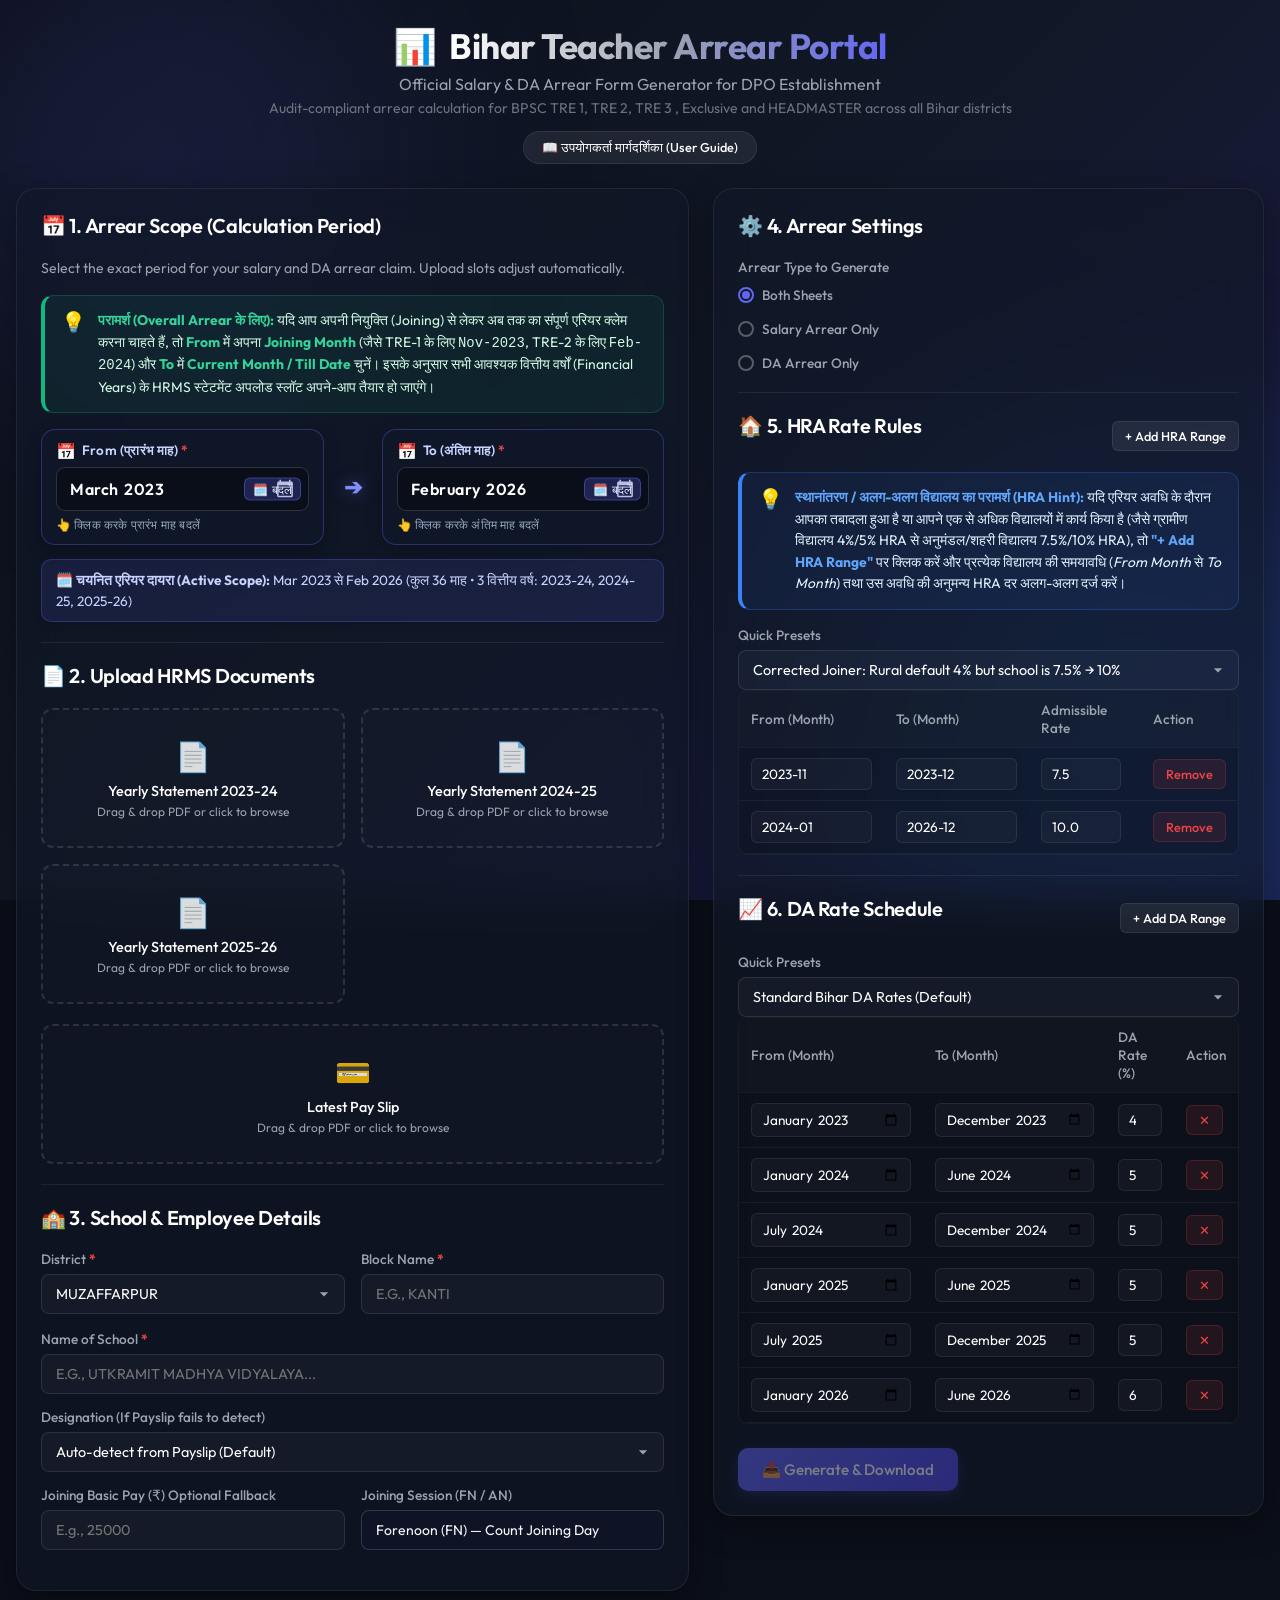
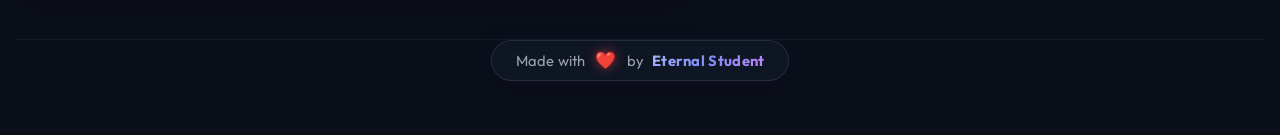
==== commit fa2ca20a: "feat(ui): redesign prominent month selector, translate user guide to Hindi, and enhance UI/UX" ====
--- a/frontend/index.html
+++ b/frontend/index.html
@@ -22,7 +22,7 @@
             <p class="portal-desc">Audit-compliant arrear calculation for BPSC TRE 1, TRE 2, TRE 3 , Exclusive and HEADMASTER  across all Bihar districts</p>
             <div style="margin-top: 14px;">
                 <button type="button" class="btn btn-secondary btn-sm" id="btn-open-guide" onclick="document.getElementById('user-guide-modal').style.display='flex'" style="border-radius: 20px; padding: 7px 18px; display: inline-flex; align-items: center; gap: 6px; cursor: pointer; font-weight: 500;">
-                    📖 User Guide & Instructions
+                    📖 उपयोगकर्ता मार्गदर्शिका (User Guide)
                 </button>
             </div>
         </header>
@@ -43,17 +43,41 @@
                     </div>
 
                     <div class="scope-selector">
-                        <div class="input-group">
-                            <label for="scope-start">From (Start Month) <span class="required-star">*</span></label>
-                            <input type="month" id="scope-start" value="2023-03">
-                        </div>
-                        <span class="scope-arrow">→</span>
-                        <div class="input-group">
-                            <label for="scope-end">To (End Month) <span class="required-star">*</span></label>
-                            <input type="month" id="scope-end" value="2026-02">
-                        </div>
-                    </div>
-                    <div class="scope-info" id="scope-info">Covers 3 financial years: 2023-24, 2024-25, 2025-26</div>
+                        <div class="scope-input-card" id="card-scope-start">
+                            <div class="scope-input-header">
+                                <span class="scope-header-icon">📅</span>
+                                <label for="scope-start">From (प्रारंभ माह) <span class="required-star">*</span></label>
+                            </div>
+                            <div class="scope-input-wrapper">
+                                <input type="month" id="scope-start" value="2023-03" title="माह चुनने के लिए क्लिक करें (Click to pick month)">
+                                <div class="scope-picker-badge">
+                                    <span>🗓️</span>
+                                    <span class="picker-btn-text">बदलें</span>
+                                </div>
+                            </div>
+                            <div class="scope-help-text">👆 क्लिक करके प्रारंभ माह बदलें</div>
+                        </div>
+
+                        <div class="scope-arrow-container">
+                            <span class="scope-arrow">➔</span>
+                        </div>
+
+                        <div class="scope-input-card" id="card-scope-end">
+                            <div class="scope-input-header">
+                                <span class="scope-header-icon">📅</span>
+                                <label for="scope-end">To (अंतिम माह) <span class="required-star">*</span></label>
+                            </div>
+                            <div class="scope-input-wrapper">
+                                <input type="month" id="scope-end" value="2026-02" title="माह चुनने के लिए क्लिक करें (Click to pick month)">
+                                <div class="scope-picker-badge">
+                                    <span>🗓️</span>
+                                    <span class="picker-btn-text">बदलें</span>
+                                </div>
+                            </div>
+                            <div class="scope-help-text">👆 क्लिक करके अंतिम माह बदलें</div>
+                        </div>
+                    </div>
+                    <div class="scope-info" id="scope-info">🗓️ चयनित एरियर दायरा: March 2023 से February 2026 (कुल 36 माह • 3 वित्तीय वर्ष: 2023-24, 2024-25, 2025-26)</div>
                     
                     <div class="section-divider"></div>
 
@@ -313,48 +337,48 @@
             <button class="modal-close-btn" id="btn-close-guide" onclick="document.getElementById('user-guide-modal').style.display='none'">×</button>
             <div class="modal-header-box">
                 <div class="modal-icon">📖</div>
-                <h2>Portal User Guide & Instructions</h2>
-                <p>Complete guide to generating audit-compliant Bihar Teacher Arrear Forms (All 38 Districts)</p>
+                <h2>पोर्टल मार्गदर्शिका एवं आवश्यक निर्देश</h2>
+                <p>बिहार के सभी 38 जिलों के शिक्षकों (TRE 1, TRE 2, TRE 3, विशिष्ट शिक्षक एवं प्रधानाध्यापक) हेतु DPO स्थापना ऑडिट-सम्मत एरियर गणना मार्गदर्शिका</p>
             </div>
             
             <div class="guide-scroll-body">
                 <div class="guide-section">
-                    <h3>🚀 1. Prerequisites (Documents Needed)</h3>
+                    <h3>🚀 1. आवश्यक दस्तावेज (Prerequisites Documents)</h3>
                     <ul>
-                        <li><strong>Latest Pay Slip PDF:</strong> Auto-extracts Name, PRAN, PAN, Bank Account, IFSC, and Date of Joining (DOJ).</li>
-                        <li><strong>Yearly Payment Statement PDFs:</strong> Auto-extracts monthly drawn salary. Supports full 12-month or ongoing/partial FY statements.</li>
+                        <li><strong>नवीनतम पे-स्लिप (Latest Pay Slip PDF):</strong> इससे आपका नाम, PRAN नंबर, PAN, बैंक खाता संख्या, IFSC कोड और योगदान तिथि (DOJ) अपने-आप निष्कासित (Auto-extract) हो जाती है।</li>
+                        <li><strong>वार्षिक भुगतान विवरणी (HRMS Yearly Payment Statements PDF):</strong> इससे प्रत्येक माह का आहरित (drawn) वेतन स्वतः प्राप्त होता है। यह 12 माह के पूर्ण वित्तीय वर्ष अथवा चालू/अपूर्ण वित्तीय वर्ष दोनों के स्टेटमेंट को सपोर्ट करता है।</li>
                     </ul>
                 </div>
 
                 <div class="guide-section">
-                    <h3>📑 2. Step-by-Step Instructions</h3>
+                    <h3>📑 2. चरण-दर-चरण प्रक्रिया (Step-by-Step Instructions)</h3>
                     <ol>
-                        <li><strong>Arrear Scope:</strong> Select From & To months. <em>Recommendation:</em> Set From month to your joining month and To month to till date for an overall complete claim. Upload slots adjust automatically.</li>
-                        <li><strong>Upload PDFs:</strong> Drag & drop or browse your HRMS statements and pay slip.</li>
-                        <li><strong>District & School Details:</strong> Select your District (supports all 38 districts of Bihar) and enter Block Name and School Name. All names are automatically formatted in capital letters on the official DPO format.</li>
-                        <li><strong>Designation & Basic Fallbacks:</strong> If payslip fails to auto-detect designation, select it manually. If joining month was partial or non-standard, enter your <em>Joining Basic Pay (₹)</em> to lock in the statutory Fitment Matrix step.</li>
-                        <li><strong>HRA Rates & Multi-School Transfers:</strong> Choose HRA presets (4%→5%, 7.5%→10%, or Corrected Joiner). If you transferred between rural and urban schools during the arrear period, add separate rows for each school's period.</li>
+                        <li><strong>एरियर दायरा (Arrear Scope):</strong> <strong>From (प्रारंभ माह)</strong> एवं <strong>To (अंतिम माह)</strong> चुनें। <em>परामर्श:</em> संपूर्ण एरियर क्लेम करने हेतु अपने योगदान माह (Joining Month) से वर्तमान माह (Till Date) तक चुनें। इसके अनुसार अपलोड स्लॉट स्वतः तैयार होंगे।</li>
+                        <li><strong>दस्तावेज अपलोड करें (Upload PDFs):</strong> संबंधित वित्तीय वर्षों के HRMS स्टेटमेंट और नवीनतम पे-स्लिप PDF को ड्रैग एवं ड्रॉप करें या ब्राउज़ करके चुनें।</li>
+                        <li><strong>जिला, प्रखंड एवं विद्यालय विवरण:</strong> अपना जिला चुनें (बिहार के सभी 38 जिले उपलब्ध हैं) तथा प्रखंड (Block) एवं विद्यालय (School) का नाम दर्ज करें। आधिकारिक DPO फॉर्मेट पर सभी विवरण स्वतः बड़े अक्षरों (CAPITAL) में लिखे जाएंगे।</li>
+                        <li><strong>पदनाम एवं मूल वेतन (Designation & Basic Fallback):</strong> यदि पे-स्लिप से पदनाम स्वतः डिटेक्ट न हो तो ड्रॉपडाउन से चुनें। यदि योगदान माह आंशिक या असामान्य था, तो अपना <em>Joining Basic Pay (₹)</em> दर्ज करें जिससे वैधानिक 7th Pay Matrix स्तर लॉक हो सके।</li>
+                        <li><strong>HRA दरें एवं स्थानांतरण (HRA Rates & Multi-School):</strong> उपयुक्त HRA प्रीसेट चुनें (4%→5%, 7.5%→10%, या संशोधित)। यदि एरियर अवधि के दौरान आपका ग्रामीण से अनुमंडल/शहरी विद्यालय में तबादला हुआ है, तो <strong>"+ Add HRA Range"</strong> जोड़कर अलग-अलग अवधि की दरें दर्ज करें।</li>
                     </ol>
                 </div>
 
                 <div class="guide-section">
-                    <h3>🧮 3. Excel Formulas & Arrear Deduction</h3>
-                    <p>The generated Excel embeds live formulas matching official DPO formats:</p>
+                    <h3>🧮 3. एक्सेल फॉर्मूला एवं एरियर कटौती (Excel Formulas & Rules)</h3>
+                    <p>जेनरेट की गई एक्सेल शीट में आधिकारिक DPO फॉर्मेट के अनुसार लाइव फॉर्मूले अंतर्निहित हैं:</p>
                     <ul>
-                        <li><strong>Admissible Net:</strong> <code>Gross - NPS - GIS - Professional Tax</code></li>
-                        <li><strong>Drawn Net:</strong> <code>Regular Drawn Gross - NPS - GIS</code></li>
-                        <li><strong>Arrear Row:</strong> If an arrear bill was drawn in a month, an <em>Arrear Row</em> is added right below that month. Arrear Gross is placed under Basic, Arrear NPS under NPS, and Arrear Net under Net Amount.</li>
-                        <li><strong>Net Difference:</strong> Automatically subtracts Arrear Row Net from total arrear payable.</li>
+                        <li><strong>अनुमन्य शुद्ध वेतन (Admissible Net):</strong> <code>Gross - NPS - GIS - Professional Tax</code></li>
+                        <li><strong>आहरित शुद्ध वेतन (Drawn Net):</strong> <code>Regular Drawn Gross - NPS - GIS</code></li>
+                        <li><strong>पूर्व में आहरित एरियर (Arrear Row):</strong> यदि किसी माह में पूर्व में कोई एरियर बिल आहरित हुआ था, तो उस माह के ठीक नीचे एक <em>Arrear Row</em> जोड़ी जाती है। एरियर ग्रॉस को बेसिक में, एरियर NPS को NPS में और शुद्ध राशि को Net Amount में रखा जाता है।</li>
+                        <li><strong>देय शुद्ध एरियर (Net Difference):</strong> कुल अनुमन्य राशि में से नियमित आहरित तथा पूर्व में आहरित एरियर की शुद्ध राशि स्वतः घटाई जाती है।</li>
                     </ul>
                 </div>
 
                 <div class="guide-section warning-guide-box">
-                    <h3>🛠️ 4. Manual Verification & Troubleshooting</h3>
-                    <p><strong>Value Discrepancy Tip:</strong> If any month in the generated Excel has a discrepancy compared to your official records, verify that month against your HRMS Yearly Payment Statement. You can directly paste or type the correct drawn value into the Excel sheet — all formulas will instantly recalculate the totals automatically!</p>
-                </div>
-            </div>
-
-            <button class="btn btn-primary" id="btn-guide-ok" onclick="document.getElementById('user-guide-modal').style.display='none'" style="margin-top: 16px; width: 100%;">Got it, Close</button>
+                    <h3>🛠️ 4. सत्यापन एवं सुधार (Verification & Troubleshooting)</h3>
+                    <p><strong>आहरित वेतन में अंतर होने पर सुझाव:</strong> यदि जेनरेट की गई एक्सेल शीट के किसी माह के आहरित मान में आपके बैंक/ट्रेजरी रिकॉर्ड की तुलना में कोई अंतर दिखे, तो अपनी HRMS Yearly Payment Statement से मिलान करें। आप एक्सेल शीट में सीधे सही आहरित मान टाइप या पेस्ट कर सकते हैं — सभी फॉर्मूले और कुल योग (Totals) तुरंत अपने-आप पुनः परिकलित हो जाएंगे!</p>
+                </div>
+            </div>
+
+            <button class="btn btn-primary" id="btn-guide-ok" onclick="document.getElementById('user-guide-modal').style.display='none'" style="margin-top: 16px; width: 100%;">समझ गया, बंद करें (Close)</button>
         </div>
     </div>
 </body>
--- a/frontend/style.css
+++ b/frontend/style.css
@@ -785,50 +785,160 @@
     box-shadow: 0 0 10px rgba(99, 102, 241, 0.5);
 }
 
-/* Arrear Scope Section */
+/* Arrear Scope Section & Prominent Month Selector */
 .scope-description {
-    font-size: 0.85rem;
+    font-size: 0.88rem;
     color: var(--text-secondary);
     margin-bottom: 16px;
+    line-height: 1.5;
 }
 
 .scope-selector {
     display: flex;
     align-items: center;
     gap: 16px;
-    margin-bottom: 12px;
-}
-
-.scope-arrow {
-    color: var(--primary-color);
-    font-size: 1.3rem;
+    margin-bottom: 14px;
+    width: 100%;
+    box-sizing: border-box;
+}
+
+.scope-input-card {
+    flex: 1;
+    background: rgba(15, 23, 42, 0.75);
+    border: 1.5px solid rgba(99, 102, 241, 0.35);
+    border-radius: 14px;
+    padding: 12px 14px;
+    cursor: pointer;
+    transition: all 0.25s ease;
+    box-shadow: 0 4px 16px rgba(0, 0, 0, 0.25);
+    box-sizing: border-box;
+    position: relative;
+}
+
+.scope-input-card:hover {
+    border-color: #818cf8;
+    background: rgba(30, 27, 75, 0.45);
+    box-shadow: 0 6px 20px rgba(99, 102, 241, 0.25);
+    transform: translateY(-2px);
+}
+
+.scope-input-card:focus-within {
+    border-color: #6366f1;
+    box-shadow: 0 0 0 3px rgba(99, 102, 241, 0.25), 0 8px 24px rgba(99, 102, 241, 0.3);
+}
+
+.scope-input-header {
+    display: flex;
+    align-items: center;
+    gap: 6px;
+    margin-bottom: 8px;
+}
+
+.scope-header-icon {
+    font-size: 1rem;
+    line-height: 1;
+}
+
+.scope-input-header label {
+    font-size: 0.84rem;
     font-weight: 600;
-}
-
-.scope-info {
-    font-size: 0.82rem;
-    color: var(--accent-color);
-    padding: 8px 12px;
-    background: rgba(99, 102, 241, 0.08);
-    border: 1px solid rgba(99, 102, 241, 0.15);
-    border-radius: 8px;
-    margin-bottom: 8px;
-}
-
-input[type="month"] {
-    background: rgba(255, 255, 255, 0.03);
-    border: 1px solid rgba(255, 255, 255, 0.08);
-    border-radius: 8px;
-    padding: 10px 14px;
+    color: #c7d2fe;
+    letter-spacing: 0.2px;
+    cursor: pointer;
+}
+
+.scope-input-wrapper {
+    position: relative;
+    display: flex;
+    align-items: center;
+    width: 100%;
+}
+
+.scope-input-wrapper input[type="month"] {
+    background: rgba(0, 0, 0, 0.35);
+    border: 1px solid rgba(255, 255, 255, 0.15);
+    border-radius: 9px;
+    padding: 10px 42px 10px 12px;
     color: #ffffff;
     font-family: inherit;
-    font-size: 0.9rem;
+    font-size: 1rem;
+    font-weight: 600;
     outline: none;
     width: 100%;
-}
-
-input[type="month"]:focus {
-    border-color: var(--accent-color);
+    cursor: pointer;
+    letter-spacing: 0.5px;
+    transition: all 0.2s ease;
+    box-sizing: border-box;
+}
+
+.scope-input-wrapper input[type="month"]::-webkit-calendar-picker-indicator {
+    cursor: pointer;
+    filter: invert(1) brightness(1.5);
+    opacity: 0.85;
+    position: absolute;
+    right: 12px;
+    top: 50%;
+    transform: translateY(-50%);
+    width: 20px;
+    height: 20px;
+}
+
+.scope-input-wrapper input[type="month"]:hover {
+    border-color: rgba(99, 102, 241, 0.6);
+    background: rgba(0, 0, 0, 0.5);
+}
+
+.scope-picker-badge {
+    position: absolute;
+    right: 8px;
+    top: 50%;
+    transform: translateY(-50%);
+    pointer-events: none;
+    display: flex;
+    align-items: center;
+    gap: 4px;
+    padding: 3px 8px;
+    background: rgba(99, 102, 241, 0.25);
+    border: 1px solid rgba(99, 102, 241, 0.45);
+    border-radius: 6px;
+    font-size: 0.75rem;
+    color: #e0e7ff;
+    font-weight: 500;
+}
+
+.scope-help-text {
+    display: block;
+    margin-top: 6px;
+    font-size: 0.75rem;
+    color: #94a3b8;
+    letter-spacing: 0.2px;
+}
+
+.scope-arrow-container {
+    display: flex;
+    align-items: center;
+    justify-content: center;
+    padding: 0 4px;
+}
+
+.scope-arrow {
+    color: #818cf8;
+    font-size: 1.4rem;
+    font-weight: 700;
+    filter: drop-shadow(0 0 8px rgba(99, 102, 241, 0.5));
+}
+
+.scope-info {
+    font-size: 0.85rem;
+    color: #c7d2fe;
+    padding: 10px 14px;
+    background: rgba(99, 102, 241, 0.12);
+    border: 1px solid rgba(99, 102, 241, 0.3);
+    border-radius: 10px;
+    margin-bottom: 12px;
+    line-height: 1.5;
+    box-shadow: 0 2px 10px rgba(0, 0, 0, 0.15);
+    box-sizing: border-box;
 }
 
 /* Fitment Badge */
@@ -1176,15 +1286,22 @@
         gap: 10px;
     }
 
-    .scope-selector .input-group {
+    .scope-input-card {
         width: 100%;
+        padding: 12px 14px;
+    }
+
+    .scope-arrow-container {
+        padding: 4px 0;
+        display: flex;
+        justify-content: center;
     }
 
     .scope-arrow {
         align-self: center;
         transform: rotate(90deg);
         margin: 2px 0;
-        font-size: 1.2rem;
+        font-size: 1.3rem;
     }
 
     .radio-group {
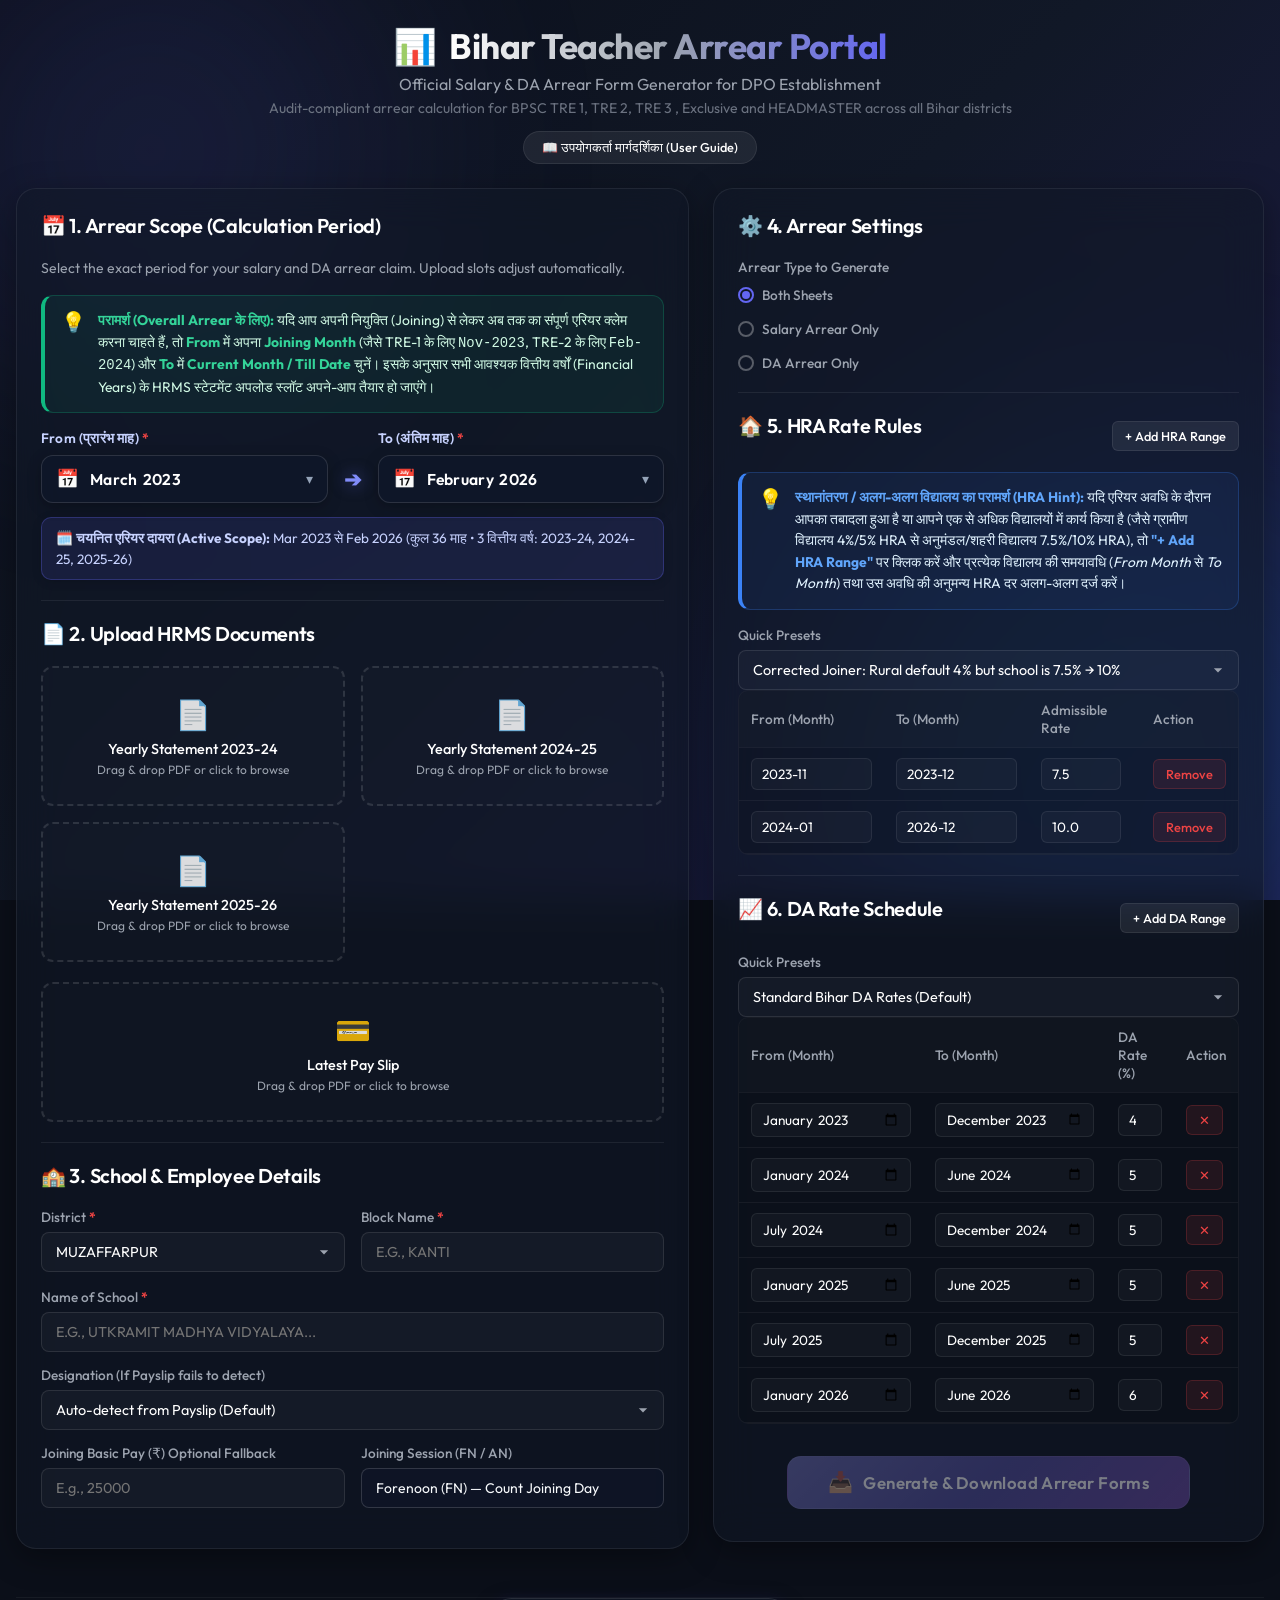
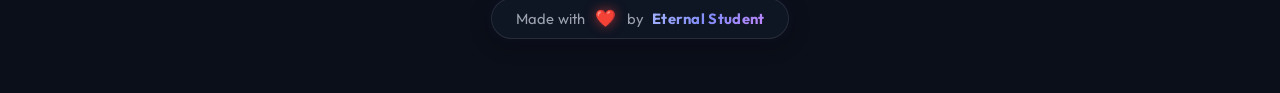
==== commit 1a81152a: "feat(ui): redesign sleek top-tier month selectors with full-surface clickability and center hero gen" ====
--- a/frontend/index.html
+++ b/frontend/index.html
@@ -43,38 +43,26 @@
                     </div>
 
                     <div class="scope-selector">
-                        <div class="scope-input-card" id="card-scope-start">
-                            <div class="scope-input-header">
-                                <span class="scope-header-icon">📅</span>
-                                <label for="scope-start">From (प्रारंभ माह) <span class="required-star">*</span></label>
+                        <div class="scope-field">
+                            <label for="scope-start" class="scope-label">From (प्रारंभ माह) <span class="required-star">*</span></label>
+                            <div class="scope-box" id="box-scope-start">
+                                <span class="scope-box-icon">📅</span>
+                                <input type="month" id="scope-start" value="2023-03">
+                                <span class="scope-box-chevron">▾</span>
                             </div>
-                            <div class="scope-input-wrapper">
-                                <input type="month" id="scope-start" value="2023-03" title="माह चुनने के लिए क्लिक करें (Click to pick month)">
-                                <div class="scope-picker-badge">
-                                    <span>🗓️</span>
-                                    <span class="picker-btn-text">बदलें</span>
-                                </div>
+                        </div>
+
+                        <div class="scope-connector">
+                            <span class="scope-arrow">➔</span>
+                        </div>
+
+                        <div class="scope-field">
+                            <label for="scope-end" class="scope-label">To (अंतिम माह) <span class="required-star">*</span></label>
+                            <div class="scope-box" id="box-scope-end">
+                                <span class="scope-box-icon">📅</span>
+                                <input type="month" id="scope-end" value="2026-02">
+                                <span class="scope-box-chevron">▾</span>
                             </div>
-                            <div class="scope-help-text">👆 क्लिक करके प्रारंभ माह बदलें</div>
-                        </div>
-
-                        <div class="scope-arrow-container">
-                            <span class="scope-arrow">➔</span>
-                        </div>
-
-                        <div class="scope-input-card" id="card-scope-end">
-                            <div class="scope-input-header">
-                                <span class="scope-header-icon">📅</span>
-                                <label for="scope-end">To (अंतिम माह) <span class="required-star">*</span></label>
-                            </div>
-                            <div class="scope-input-wrapper">
-                                <input type="month" id="scope-end" value="2026-02" title="माह चुनने के लिए क्लिक करें (Click to pick month)">
-                                <div class="scope-picker-badge">
-                                    <span>🗓️</span>
-                                    <span class="picker-btn-text">बदलें</span>
-                                </div>
-                            </div>
-                            <div class="scope-help-text">👆 क्लिक करके अंतिम माह बदलें</div>
                         </div>
                     </div>
                     <div class="scope-info" id="scope-info">🗓️ चयनित एरियर दायरा: March 2023 से February 2026 (कुल 36 माह • 3 वित्तीय वर्ष: 2023-24, 2024-25, 2025-26)</div>
@@ -277,8 +265,11 @@
                         </table>
                     </div>
 
-                    <div class="actions" style="margin-top: 24px;">
-                        <button type="submit" class="btn btn-primary" id="btn-submit" disabled>📥 Generate & Download</button>
+                    <div class="actions actions-centered">
+                        <button type="submit" class="btn btn-submit-hero" id="btn-submit" disabled>
+                            <span class="btn-icon">📥</span>
+                            <span class="btn-text">Generate & Download Arrear Forms</span>
+                        </button>
                     </div>
                 </section>
             </form>
--- a/frontend/style.css
+++ b/frontend/style.css
@@ -785,7 +785,7 @@
     box-shadow: 0 0 10px rgba(99, 102, 241, 0.5);
 }
 
-/* Arrear Scope Section & Prominent Month Selector */
+/* Arrear Scope Section & Minimalist Top-Tier Month Selector */
 .scope-description {
     font-size: 0.88rem;
     color: var(--text-secondary);
@@ -794,136 +794,116 @@
 }
 
 .scope-selector {
-    display: flex;
-    align-items: center;
+    display: grid;
+    grid-template-columns: 1fr auto 1fr;
     gap: 16px;
+    align-items: end;
     margin-bottom: 14px;
     width: 100%;
     box-sizing: border-box;
 }
 
-.scope-input-card {
-    flex: 1;
-    background: rgba(15, 23, 42, 0.75);
-    border: 1.5px solid rgba(99, 102, 241, 0.35);
-    border-radius: 14px;
-    padding: 12px 14px;
-    cursor: pointer;
-    transition: all 0.25s ease;
-    box-shadow: 0 4px 16px rgba(0, 0, 0, 0.25);
-    box-sizing: border-box;
-    position: relative;
-}
-
-.scope-input-card:hover {
-    border-color: #818cf8;
-    background: rgba(30, 27, 75, 0.45);
-    box-shadow: 0 6px 20px rgba(99, 102, 241, 0.25);
-    transform: translateY(-2px);
-}
-
-.scope-input-card:focus-within {
-    border-color: #6366f1;
-    box-shadow: 0 0 0 3px rgba(99, 102, 241, 0.25), 0 8px 24px rgba(99, 102, 241, 0.3);
-}
-
-.scope-input-header {
-    display: flex;
-    align-items: center;
-    gap: 6px;
-    margin-bottom: 8px;
-}
-
-.scope-header-icon {
-    font-size: 1rem;
-    line-height: 1;
-}
-
-.scope-input-header label {
-    font-size: 0.84rem;
+.scope-field {
+    display: flex;
+    flex-direction: column;
+    gap: 8px;
+    width: 100%;
+    min-width: 0;
+}
+
+.scope-label {
+    font-size: 0.85rem;
     font-weight: 600;
     color: #c7d2fe;
     letter-spacing: 0.2px;
+}
+
+.scope-box {
+    position: relative;
+    display: flex;
+    align-items: center;
+    background: rgba(15, 23, 42, 0.75);
+    border: 1.5px solid rgba(255, 255, 255, 0.12);
+    border-radius: 12px;
+    padding: 0 14px;
+    height: 48px;
     cursor: pointer;
-}
-
-.scope-input-wrapper {
-    position: relative;
-    display: flex;
-    align-items: center;
+    transition: all 0.25s cubic-bezier(0.4, 0, 0.2, 1);
+    box-shadow: 0 4px 14px rgba(0, 0, 0, 0.25);
+    box-sizing: border-box;
+}
+
+.scope-box:hover {
+    border-color: rgba(99, 102, 241, 0.7);
+    background: rgba(30, 27, 75, 0.45);
+    box-shadow: 0 6px 22px rgba(99, 102, 241, 0.22);
+    transform: translateY(-1px);
+}
+
+.scope-box:focus-within {
+    border-color: var(--accent-color);
+    box-shadow: 0 0 0 3px rgba(99, 102, 241, 0.25), 0 6px 20px rgba(99, 102, 241, 0.3);
+}
+
+.scope-box-icon {
+    font-size: 1.15rem;
+    margin-right: 10px;
+    pointer-events: none;
+    flex-shrink: 0;
+    line-height: 1;
+}
+
+.scope-box input[type="month"] {
+    background: transparent;
+    border: none;
+    outline: none;
+    color: #ffffff;
+    font-family: inherit;
+    font-size: 0.98rem;
+    font-weight: 600;
     width: 100%;
-}
-
-.scope-input-wrapper input[type="month"] {
-    background: rgba(0, 0, 0, 0.35);
-    border: 1px solid rgba(255, 255, 255, 0.15);
-    border-radius: 9px;
-    padding: 10px 42px 10px 12px;
-    color: #ffffff;
-    font-family: inherit;
-    font-size: 1rem;
-    font-weight: 600;
-    outline: none;
+    height: 100%;
+    cursor: pointer;
+    letter-spacing: 0.3px;
+    padding: 0;
+    box-shadow: none;
+}
+
+/* Make webkit calendar picker cover the ENTIRE box so clicking ANYWHERE opens it instantly */
+.scope-box input[type="month"]::-webkit-calendar-picker-indicator {
+    position: absolute;
+    top: 0;
+    left: 0;
     width: 100%;
+    height: 100%;
+    opacity: 0;
     cursor: pointer;
-    letter-spacing: 0.5px;
-    transition: all 0.2s ease;
-    box-sizing: border-box;
-}
-
-.scope-input-wrapper input[type="month"]::-webkit-calendar-picker-indicator {
-    cursor: pointer;
-    filter: invert(1) brightness(1.5);
-    opacity: 0.85;
-    position: absolute;
-    right: 12px;
-    top: 50%;
-    transform: translateY(-50%);
-    width: 20px;
-    height: 20px;
-}
-
-.scope-input-wrapper input[type="month"]:hover {
-    border-color: rgba(99, 102, 241, 0.6);
-    background: rgba(0, 0, 0, 0.5);
-}
-
-.scope-picker-badge {
-    position: absolute;
-    right: 8px;
-    top: 50%;
-    transform: translateY(-50%);
+}
+
+.scope-box-chevron {
+    font-size: 0.85rem;
+    color: #94a3b8;
     pointer-events: none;
-    display: flex;
-    align-items: center;
-    gap: 4px;
-    padding: 3px 8px;
-    background: rgba(99, 102, 241, 0.25);
-    border: 1px solid rgba(99, 102, 241, 0.45);
-    border-radius: 6px;
-    font-size: 0.75rem;
-    color: #e0e7ff;
-    font-weight: 500;
-}
-
-.scope-help-text {
-    display: block;
-    margin-top: 6px;
-    font-size: 0.75rem;
-    color: #94a3b8;
-    letter-spacing: 0.2px;
-}
-
-.scope-arrow-container {
+    margin-left: 8px;
+    flex-shrink: 0;
+    transition: transform 0.2s ease, color 0.2s ease;
+}
+
+.scope-box:hover .scope-box-chevron {
+    color: #c7d2fe;
+    transform: translateY(1px);
+}
+
+.scope-connector {
     display: flex;
     align-items: center;
     justify-content: center;
-    padding: 0 4px;
+    height: 48px;
 }
 
 .scope-arrow {
     color: #818cf8;
-    font-size: 1.4rem;
+    font-size: 1.3rem;
     font-weight: 700;
     filter: drop-shadow(0 0 8px rgba(99, 102, 241, 0.5));
 }
@@ -939,6 +919,60 @@
     line-height: 1.5;
     box-shadow: 0 2px 10px rgba(0, 0, 0, 0.15);
     box-sizing: border-box;
+}
+
+/* Centered Top-Tier Generate & Download Action */
+.actions.actions-centered {
+    display: flex;
+    justify-content: center;
+    align-items: center;
+    margin-top: 32px;
+    margin-bottom: 8px;
+    width: 100%;
+}
+
+.btn-submit-hero {
+    min-width: 320px;
+    padding: 15px 40px;
+    font-size: 1.05rem;
+    font-weight: 600;
+    letter-spacing: 0.4px;
+    border-radius: 14px;
+    background: linear-gradient(135deg, #6366f1 0%, #4f46e5 50%, #7c3aed 100%);
+    color: #ffffff;
+    border: 1px solid rgba(255, 255, 255, 0.2);
+    box-shadow: 0 4px 20px rgba(99, 102, 241, 0.45), 0 0 15px rgba(124, 58, 237, 0.25);
+    cursor: pointer;
+    position: relative;
+    overflow: hidden;
+    display: inline-flex;
+    align-items: center;
+    justify-content: center;
+    gap: 10px;
+    transition: all 0.3s cubic-bezier(0.4, 0, 0.2, 1);
+}
+
+.btn-submit-hero:not(:disabled):hover {
+    transform: translateY(-2px) scale(1.02);
+    box-shadow: 0 8px 30px rgba(99, 102, 241, 0.6), 0 0 25px rgba(124, 58, 237, 0.4);
+    border-color: rgba(255, 255, 255, 0.4);
+}
+
+.btn-submit-hero:not(:disabled):active {
+    transform: translateY(0) scale(0.99);
+}
+
+.btn-submit-hero:disabled {
+    opacity: 0.45;
+    cursor: not-allowed;
+    filter: grayscale(0.5);
+    box-shadow: none;
+    border-color: rgba(255, 255, 255, 0.08);
+}
+
+.btn-submit-hero .btn-icon {
+    font-size: 1.25rem;
+    line-height: 1;
 }
 
 /* Fitment Badge */
@@ -1281,27 +1315,31 @@
     }
 
     .scope-selector {
-        flex-direction: column;
-        align-items: stretch;
+        grid-template-columns: 1fr;
         gap: 10px;
     }
 
-    .scope-input-card {
+    .scope-connector {
+        height: auto;
+        padding: 2px 0;
+    }
+
+    .scope-arrow {
+        transform: rotate(90deg);
+        margin: 0;
+        font-size: 1.25rem;
+    }
+
+    .actions.actions-centered {
+        margin-top: 24px;
+    }
+
+    .btn-submit-hero {
         width: 100%;
-        padding: 12px 14px;
-    }
-
-    .scope-arrow-container {
-        padding: 4px 0;
-        display: flex;
-        justify-content: center;
-    }
-
-    .scope-arrow {
-        align-self: center;
-        transform: rotate(90deg);
-        margin: 2px 0;
-        font-size: 1.3rem;
+        min-width: unset;
+        max-width: 400px;
+        padding: 14px 20px;
+        font-size: 0.98rem;
     }
 
     .radio-group {
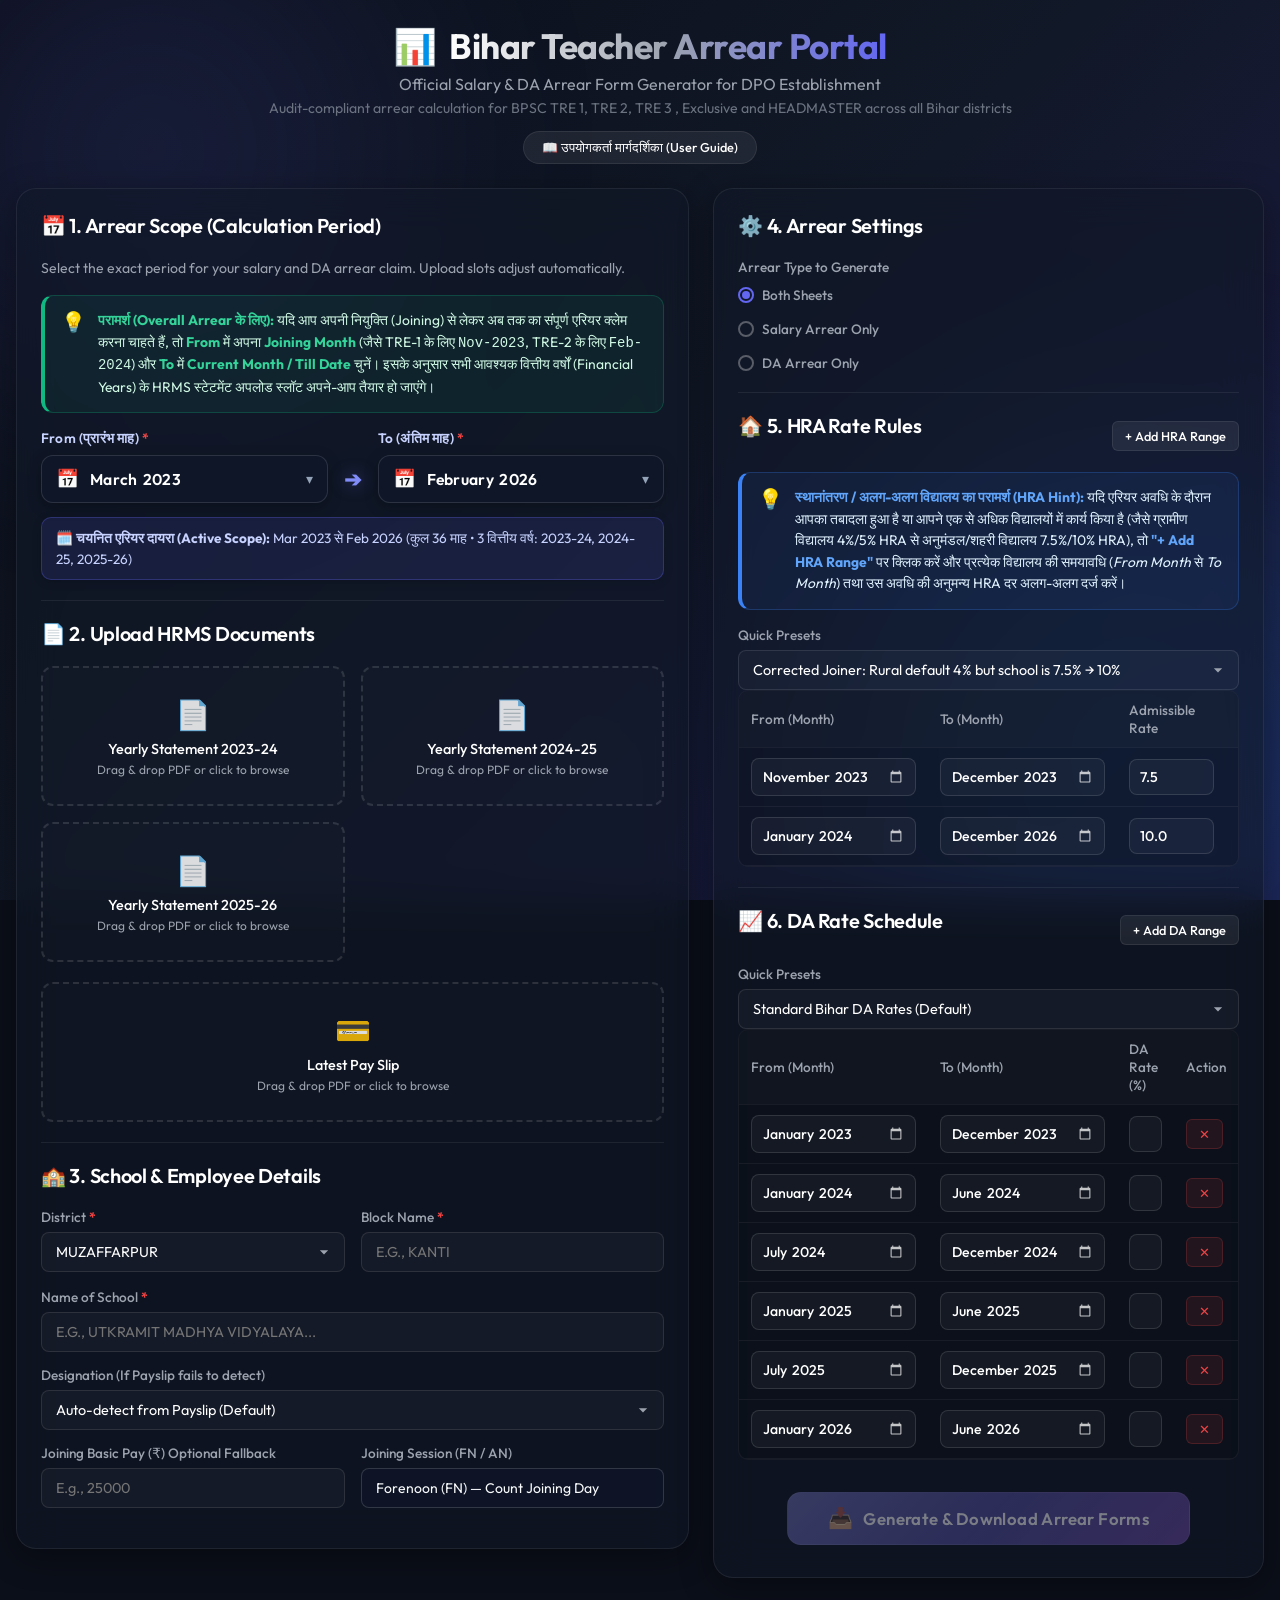
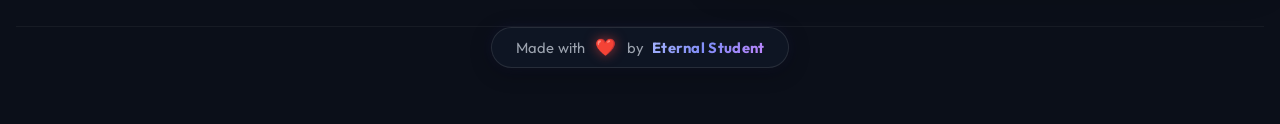
==== commit 151deb45: "fix: fix progress bar freezing bug, convert HRA inputs to month pickers, and center submit button" ====
--- a/frontend/index.html
+++ b/frontend/index.html
@@ -274,9 +274,14 @@
                 </section>
             </form>
 
-            <div class="progress-bar-container" id="progress-container" style="display: none;">
-                <div class="progress-bar" id="progress-bar"></div>
-                <div class="progress-status" id="progress-status">Uploading documents...</div>
+            <div class="progress-container" id="progress-container" style="display: none; margin-top: 24px;">
+                <div class="progress-header">
+                    <span class="progress-status" id="progress-status">Uploading documents...</span>
+                    <span class="progress-percent" id="progress-percent">0%</span>
+                </div>
+                <div class="progress-bar-bg">
+                    <div class="progress-bar-fill" id="progress-bar-fill"></div>
+                </div>
             </div>
         </main>
 
--- a/frontend/style.css
+++ b/frontend/style.css
@@ -446,19 +446,43 @@
 }
 
 .hra-table input {
-    background: rgba(255, 255, 255, 0.03);
-    border: 1px solid rgba(255, 255, 255, 0.08);
-    border-radius: 6px;
-    padding: 6px 10px;
+    background: rgba(255, 255, 255, 0.04);
+    border: 1px solid rgba(255, 255, 255, 0.12);
+    border-radius: 8px;
+    padding: 8px 10px;
     color: #ffffff;
     font-family: inherit;
-    font-size: 0.85rem;
+    font-size: 0.88rem;
+    font-weight: 500;
     width: 100%;
     outline: none;
+    transition: all 0.2s ease;
+    box-sizing: border-box;
+}
+
+.hra-table input[type="month"] {
+    cursor: pointer;
+}
+
+.hra-table input[type="month"]::-webkit-calendar-picker-indicator {
+    cursor: pointer;
+    filter: invert(1) brightness(1.4);
+    opacity: 0.75;
+    transition: opacity 0.2s ease;
+}
+
+.hra-table input[type="month"]:hover::-webkit-calendar-picker-indicator {
+    opacity: 1;
+}
+
+.hra-table input:hover {
+    border-color: rgba(99, 102, 241, 0.6);
+    background: rgba(255, 255, 255, 0.07);
 }
 
 .hra-table input:focus {
     border-color: var(--accent-color);
+    box-shadow: 0 0 0 2px rgba(99, 102, 241, 0.25);
 }
 
 /* Action buttons */
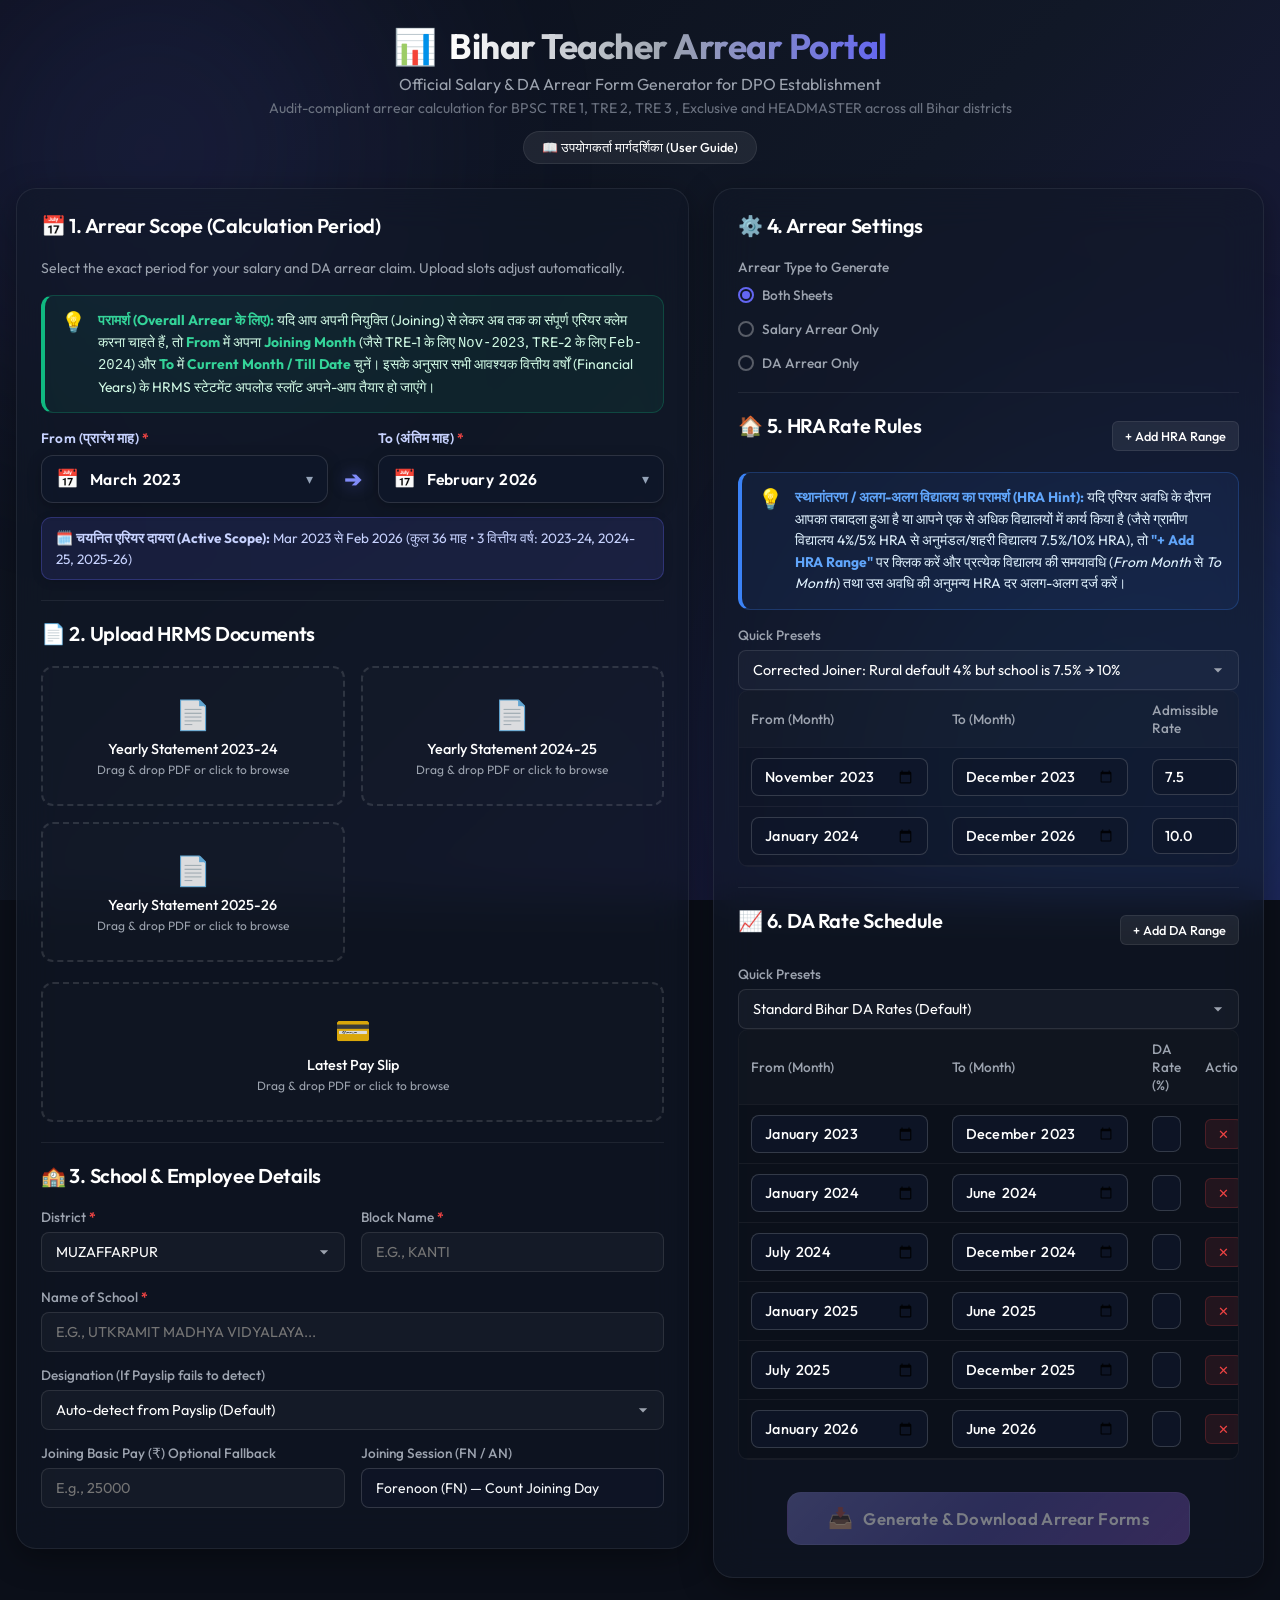
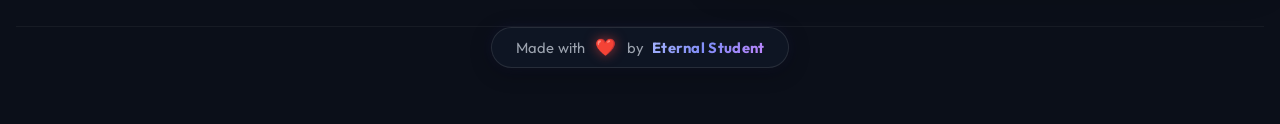
==== commit 70e9a60f: "Enhance progress bar visibility and contrast; add static fallback month pickers and cache-busting v2" ====
--- a/frontend/index.html
+++ b/frontend/index.html
@@ -7,8 +7,8 @@
     <link rel="preconnect" href="https://fonts.googleapis.com">
     <link rel="preconnect" href="https://fonts.gstatic.com" crossorigin>
     <link href="https://fonts.googleapis.com/css2?family=Outfit:wght@300;400;500;600;700&display=swap" rel="stylesheet">
-    <link rel="stylesheet" href="style.css">
-    <script src="script.js" defer></script>
+    <link rel="stylesheet" href="style.css?v=2.6">
+    <script src="script.js?v=2.6" defer></script>
 </head>
 <body>
     <div class="glass-bg"></div>
@@ -229,7 +229,18 @@
                                 </tr>
                             </thead>
                             <tbody id="hra-table-body">
-                                <!-- HRA Rows dynamically added -->
+                                <tr>
+                                    <td><input type="month" class="hra-from" value="2023-11" required></td>
+                                    <td><input type="month" class="hra-to" value="2023-12" required></td>
+                                    <td><input type="number" step="0.1" class="hra-rate" placeholder="Rate %" value="7.5" required style="width: 85px;"></td>
+                                    <td><button type="button" class="btn btn-danger btn-sm btn-delete-row">Remove</button></td>
+                                </tr>
+                                <tr>
+                                    <td><input type="month" class="hra-from" value="2024-01" required></td>
+                                    <td><input type="month" class="hra-to" value="2026-12" required></td>
+                                    <td><input type="number" step="0.1" class="hra-rate" placeholder="Rate %" value="10.0" required style="width: 85px;"></td>
+                                    <td><button type="button" class="btn btn-danger btn-sm btn-delete-row">Remove</button></td>
+                                </tr>
                             </tbody>
                         </table>
                     </div>
@@ -260,7 +271,42 @@
                                 </tr>
                             </thead>
                             <tbody id="da-table-body">
-                                <!-- DA Rows dynamically added -->
+                                <tr>
+                                    <td><input type="month" value="2023-11" class="da-from" required></td>
+                                    <td><input type="month" value="2023-12" class="da-to" required></td>
+                                    <td><input type="number" value="46.0" step="0.5" min="0" max="100" class="da-rate" placeholder="e.g. 46"></td>
+                                    <td><button type="button" class="btn btn-danger btn-sm da-remove">✕</button></td>
+                                </tr>
+                                <tr>
+                                    <td><input type="month" value="2024-01" class="da-from" required></td>
+                                    <td><input type="month" value="2024-06" class="da-to" required></td>
+                                    <td><input type="number" value="50.0" step="0.5" min="0" max="100" class="da-rate" placeholder="e.g. 50"></td>
+                                    <td><button type="button" class="btn btn-danger btn-sm da-remove">✕</button></td>
+                                </tr>
+                                <tr>
+                                    <td><input type="month" value="2024-07" class="da-from" required></td>
+                                    <td><input type="month" value="2024-12" class="da-to" required></td>
+                                    <td><input type="number" value="53.0" step="0.5" min="0" max="100" class="da-rate" placeholder="e.g. 53"></td>
+                                    <td><button type="button" class="btn btn-danger btn-sm da-remove">✕</button></td>
+                                </tr>
+                                <tr>
+                                    <td><input type="month" value="2025-01" class="da-from" required></td>
+                                    <td><input type="month" value="2025-06" class="da-to" required></td>
+                                    <td><input type="number" value="55.0" step="0.5" min="0" max="100" class="da-rate" placeholder="e.g. 55"></td>
+                                    <td><button type="button" class="btn btn-danger btn-sm da-remove">✕</button></td>
+                                </tr>
+                                <tr>
+                                    <td><input type="month" value="2025-07" class="da-from" required></td>
+                                    <td><input type="month" value="2025-12" class="da-to" required></td>
+                                    <td><input type="number" value="58.0" step="0.5" min="0" max="100" class="da-rate" placeholder="e.g. 58"></td>
+                                    <td><button type="button" class="btn btn-danger btn-sm da-remove">✕</button></td>
+                                </tr>
+                                <tr>
+                                    <td><input type="month" value="2026-01" class="da-from" required></td>
+                                    <td><input type="month" value="2026-12" class="da-to" required></td>
+                                    <td><input type="number" value="61.0" step="0.5" min="0" max="100" class="da-rate" placeholder="e.g. 61"></td>
+                                    <td><button type="button" class="btn btn-danger btn-sm da-remove">✕</button></td>
+                                </tr>
                             </tbody>
                         </table>
                     </div>
@@ -270,19 +316,19 @@
                             <span class="btn-icon">📥</span>
                             <span class="btn-text">Generate & Download Arrear Forms</span>
                         </button>
+
+                        <div class="progress-container" id="progress-container" style="display: none;">
+                            <div class="progress-header">
+                                <span class="progress-status" id="progress-status">Uploading documents...</span>
+                                <span class="progress-percent" id="progress-percent">0%</span>
+                            </div>
+                            <div class="progress-bar-bg">
+                                <div class="progress-bar-fill" id="progress-bar-fill"></div>
+                            </div>
+                        </div>
                     </div>
                 </section>
             </form>
-
-            <div class="progress-container" id="progress-container" style="display: none; margin-top: 24px;">
-                <div class="progress-header">
-                    <span class="progress-status" id="progress-status">Uploading documents...</span>
-                    <span class="progress-percent" id="progress-percent">0%</span>
-                </div>
-                <div class="progress-bar-bg">
-                    <div class="progress-bar-fill" id="progress-bar-fill"></div>
-                </div>
-            </div>
         </main>
 
         <footer class="site-footer">
--- a/frontend/style.css
+++ b/frontend/style.css
@@ -446,13 +446,13 @@
 }
 
 .hra-table input {
-    background: rgba(255, 255, 255, 0.04);
-    border: 1px solid rgba(255, 255, 255, 0.12);
+    background: rgba(15, 23, 42, 0.75);
+    border: 1.5px solid rgba(255, 255, 255, 0.16);
     border-radius: 8px;
-    padding: 8px 10px;
+    padding: 8px 12px;
     color: #ffffff;
     font-family: inherit;
-    font-size: 0.88rem;
+    font-size: 0.90rem;
     font-weight: 500;
     width: 100%;
     outline: none;
@@ -462,27 +462,33 @@
 
 .hra-table input[type="month"] {
     cursor: pointer;
+    color-scheme: dark;
+    min-width: 135px;
+    letter-spacing: 0.3px;
 }
 
 .hra-table input[type="month"]::-webkit-calendar-picker-indicator {
     cursor: pointer;
-    filter: invert(1) brightness(1.4);
-    opacity: 0.75;
-    transition: opacity 0.2s ease;
+    filter: invert(1) brightness(1.8);
+    opacity: 0.85;
+    padding: 2px;
+    transition: transform 0.15s ease, opacity 0.15s ease;
 }
 
 .hra-table input[type="month"]:hover::-webkit-calendar-picker-indicator {
     opacity: 1;
+    transform: scale(1.15);
 }
 
 .hra-table input:hover {
-    border-color: rgba(99, 102, 241, 0.6);
-    background: rgba(255, 255, 255, 0.07);
+    border-color: rgba(99, 102, 241, 0.7);
+    background: rgba(15, 23, 42, 0.95);
 }
 
 .hra-table input:focus {
     border-color: var(--accent-color);
-    box-shadow: 0 0 0 2px rgba(99, 102, 241, 0.25);
+    box-shadow: 0 0 0 2px rgba(99, 102, 241, 0.35);
+    background: rgba(15, 23, 42, 1);
 }
 
 /* Action buttons */
@@ -762,51 +768,73 @@
     font-weight: 600;
 }
 
-/* Progress Bar Styles */
+/* Progress Bar Styles - High Visibility & Contrast */
 .progress-container {
-    background: rgba(255, 255, 255, 0.03);
-    border: 1px solid rgba(255, 255, 255, 0.08);
-    border-radius: 12px;
-    padding: 15px;
-    box-shadow: 0 4px 30px rgba(0, 0, 0, 0.2);
-    backdrop-filter: blur(10px);
-    -webkit-backdrop-filter: blur(10px);
+    background: #0f172a;
+    border: 2px solid #6366f1;
+    border-radius: 14px;
+    padding: 16px 20px;
+    box-shadow: 0 12px 35px rgba(0, 0, 0, 0.85), 0 0 25px rgba(99, 102, 241, 0.4);
+    backdrop-filter: blur(16px);
+    -webkit-backdrop-filter: blur(16px);
     animation: fadeIn 0.3s ease-out;
+    width: 100%;
+    max-width: 520px;
+    box-sizing: border-box;
+    margin: 12px auto 0 auto;
 }
 
 .progress-header {
     display: flex;
     justify-content: space-between;
     align-items: center;
-    margin-bottom: 8px;
-    font-size: 0.85rem;
+    margin-bottom: 10px;
+    font-size: 0.92rem;
 }
 
 .progress-status {
-    font-weight: 500;
-    color: var(--text-secondary);
+    font-weight: 600;
+    color: #f8fafc;
+    display: flex;
+    align-items: center;
+    gap: 8px;
+    letter-spacing: 0.2px;
 }
 
 .progress-percent {
-    font-weight: 700;
-    color: var(--primary-color);
+    font-weight: 800;
+    color: #38bdf8;
+    font-family: ui-monospace, SFMono-Regular, Menlo, Monaco, Consolas, monospace;
+    font-size: 1.08rem;
+    letter-spacing: 0.5px;
+    text-shadow: 0 0 10px rgba(56, 189, 248, 0.5);
 }
 
 .progress-bar-bg {
     width: 100%;
-    height: 8px;
-    background: rgba(255, 255, 255, 0.05);
-    border-radius: 4px;
+    height: 14px;
+    background: #030712;
+    border-radius: 8px;
+    border: 1.5px solid rgba(255, 255, 255, 0.22);
     overflow: hidden;
+    padding: 2px;
+    box-sizing: border-box;
 }
 
 .progress-bar-fill {
     height: 100%;
     width: 0%;
-    background: linear-gradient(90deg, var(--primary-color), #8b5cf6);
-    border-radius: 4px;
-    transition: width 0.3s ease-in-out;
-    box-shadow: 0 0 10px rgba(99, 102, 241, 0.5);
+    background: linear-gradient(90deg, #38bdf8 0%, #6366f1 50%, #ec4899 100%);
+    background-size: 200% 100%;
+    border-radius: 5px;
+    transition: width 0.25s ease-in-out;
+    box-shadow: 0 0 14px rgba(56, 189, 248, 0.8), 0 0 8px rgba(236, 72, 153, 0.6);
+    animation: progressShimmer 2s linear infinite;
+}
+
+@keyframes progressShimmer {
+    0% { background-position: 100% 0; }
+    100% { background-position: -100% 0; }
 }
 
 /* Arrear Scope Section & Minimalist Top-Tier Month Selector */
@@ -948,8 +976,10 @@
 /* Centered Top-Tier Generate & Download Action */
 .actions.actions-centered {
     display: flex;
+    flex-direction: column;
     justify-content: center;
     align-items: center;
+    gap: 16px;
     margin-top: 32px;
     margin-bottom: 8px;
     width: 100%;
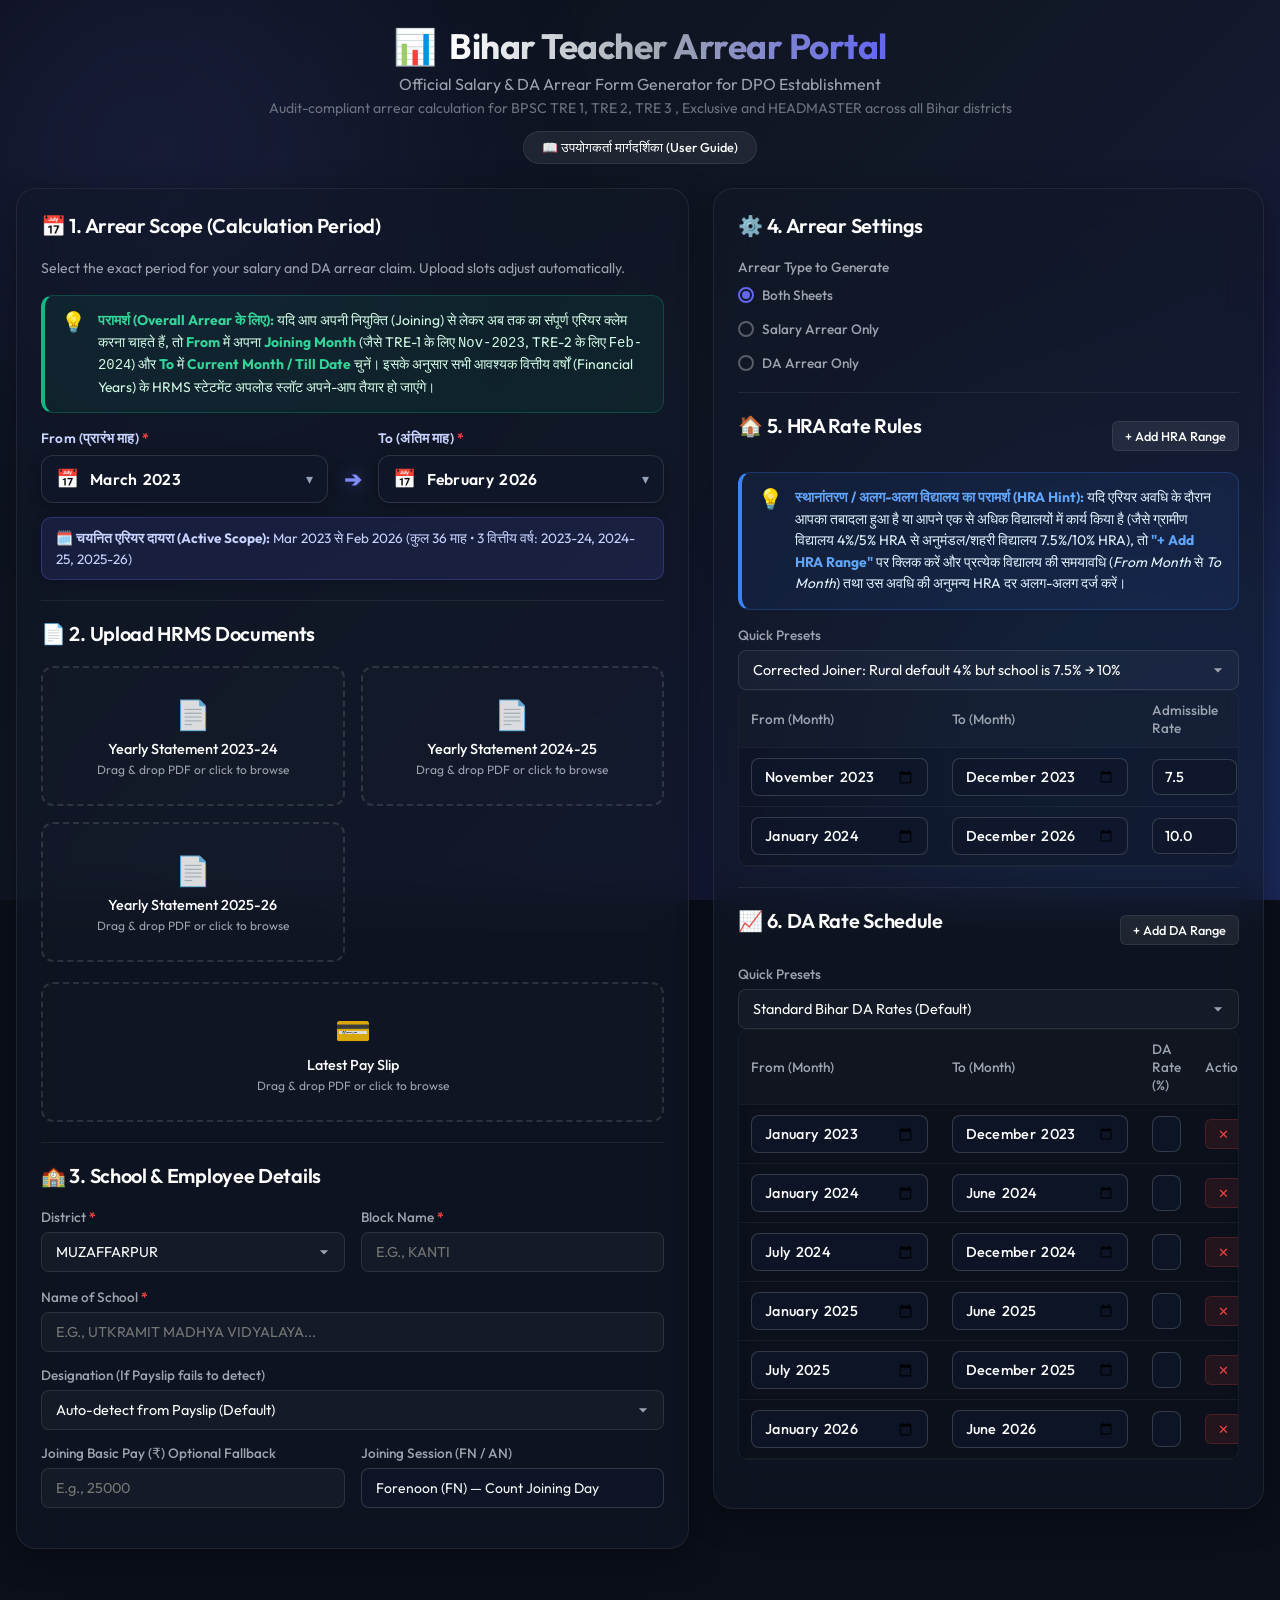
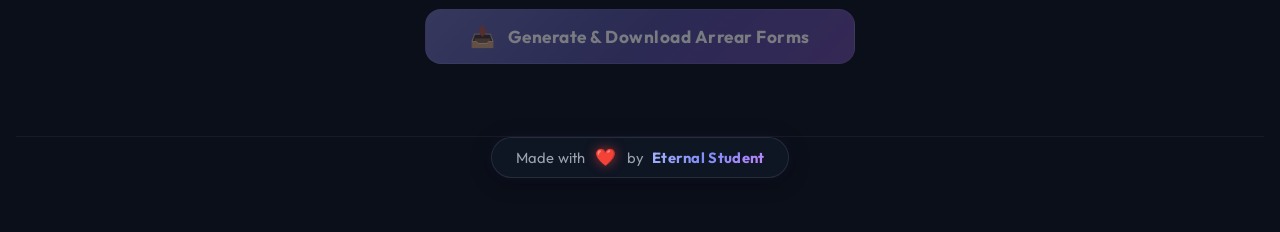
==== commit 6dfca0ce: "Overhaul progress center: centric layout spanning grid, pulsing radar ring, 16px glowing track, dyna" ====
--- a/frontend/index.html
+++ b/frontend/index.html
@@ -7,8 +7,8 @@
     <link rel="preconnect" href="https://fonts.googleapis.com">
     <link rel="preconnect" href="https://fonts.gstatic.com" crossorigin>
     <link href="https://fonts.googleapis.com/css2?family=Outfit:wght@300;400;500;600;700&display=swap" rel="stylesheet">
-    <link rel="stylesheet" href="style.css?v=2.6">
-    <script src="script.js?v=2.6" defer></script>
+    <link rel="stylesheet" href="style.css?v=3.0">
+    <script src="script.js?v=3.0" defer></script>
 </head>
 <body>
     <div class="glass-bg"></div>
@@ -310,24 +310,44 @@
                             </tbody>
                         </table>
                     </div>
-
-                    <div class="actions actions-centered">
-                        <button type="submit" class="btn btn-submit-hero" id="btn-submit" disabled>
-                            <span class="btn-icon">📥</span>
-                            <span class="btn-text">Generate & Download Arrear Forms</span>
-                        </button>
-
-                        <div class="progress-container" id="progress-container" style="display: none;">
-                            <div class="progress-header">
-                                <span class="progress-status" id="progress-status">Uploading documents...</span>
+                </section>
+
+                <!-- Centric Master Action Bar & High-Tier Progress Center (Spanning Full Layout) -->
+                <div class="actions actions-centered">
+                    <button type="submit" class="btn btn-submit-hero" id="btn-submit" disabled>
+                        <span class="btn-icon">📥</span>
+                        <span class="btn-text">Generate & Download Arrear Forms</span>
+                    </button>
+
+                    <!-- Top-Tier Interactive Progress Center -->
+                    <div class="progress-container" id="progress-container" style="display: none;">
+                        <div class="progress-top-row">
+                            <div class="progress-title-badge">
+                                <span class="progress-pulse-ring"></span>
+                                <div class="progress-status-group">
+                                    <span class="progress-heading">Generating Arrear Spreadsheet</span>
+                                    <span class="progress-status" id="progress-status">Uploading & analyzing documents...</span>
+                                </div>
+                            </div>
+                            <div class="progress-badge">
                                 <span class="progress-percent" id="progress-percent">0%</span>
                             </div>
-                            <div class="progress-bar-bg">
-                                <div class="progress-bar-fill" id="progress-bar-fill"></div>
-                            </div>
-                        </div>
-                    </div>
-                </section>
+                        </div>
+
+                        <div class="progress-bar-bg">
+                            <div class="progress-bar-fill" id="progress-bar-fill">
+                                <span class="progress-bar-light"></span>
+                            </div>
+                        </div>
+
+                        <div class="progress-steps" id="progress-steps">
+                            <div class="p-step active" id="step-1"><span class="p-step-num">1</span> HRMS Data</div>
+                            <div class="p-step" id="step-2"><span class="p-step-num">2</span> Salary Slips</div>
+                            <div class="p-step" id="step-3"><span class="p-step-num">3</span> HRA/DA Matrix</div>
+                            <div class="p-step" id="step-4"><span class="p-step-num">4</span> Excel Generation</div>
+                        </div>
+                    </div>
+                </div>
             </form>
         </main>
 
--- a/frontend/style.css
+++ b/frontend/style.css
@@ -768,73 +768,223 @@
     font-weight: 600;
 }
 
-/* Progress Bar Styles - High Visibility & Contrast */
+/* Top-Tier Interactive Progress Center Card */
 .progress-container {
-    background: #0f172a;
+    background: #0b1329;
     border: 2px solid #6366f1;
-    border-radius: 14px;
-    padding: 16px 20px;
-    box-shadow: 0 12px 35px rgba(0, 0, 0, 0.85), 0 0 25px rgba(99, 102, 241, 0.4);
-    backdrop-filter: blur(16px);
-    -webkit-backdrop-filter: blur(16px);
-    animation: fadeIn 0.3s ease-out;
+    border-radius: 18px;
+    padding: 20px 24px;
+    box-shadow: 0 20px 50px rgba(0, 0, 0, 0.85), 0 0 35px rgba(99, 102, 241, 0.4);
+    backdrop-filter: blur(20px);
+    -webkit-backdrop-filter: blur(20px);
+    animation: slideUpProgress 0.35s cubic-bezier(0.16, 1, 0.3, 1);
     width: 100%;
-    max-width: 520px;
+    max-width: 640px;
     box-sizing: border-box;
-    margin: 12px auto 0 auto;
-}
-
-.progress-header {
+    margin: 8px auto 0 auto;
+}
+
+@keyframes slideUpProgress {
+    from {
+        opacity: 0;
+        transform: translateY(14px) scale(0.98);
+    }
+    to {
+        opacity: 1;
+        transform: translateY(0) scale(1);
+    }
+}
+
+.progress-top-row {
     display: flex;
     justify-content: space-between;
     align-items: center;
-    margin-bottom: 10px;
-    font-size: 0.92rem;
+    margin-bottom: 14px;
+    gap: 16px;
+}
+
+.progress-title-badge {
+    display: flex;
+    align-items: center;
+    gap: 12px;
+}
+
+.progress-pulse-ring {
+    width: 12px;
+    height: 12px;
+    border-radius: 50%;
+    background: #38bdf8;
+    position: relative;
+    box-shadow: 0 0 10px #38bdf8;
+    flex-shrink: 0;
+}
+
+.progress-pulse-ring::after {
+    content: '';
+    position: absolute;
+    top: -4px;
+    left: -4px;
+    right: -4px;
+    bottom: -4px;
+    border-radius: 50%;
+    border: 2px solid #38bdf8;
+    animation: ringPulse 1.4s infinite cubic-bezier(0.25, 0, 0.2, 1);
+}
+
+@keyframes ringPulse {
+    0% { transform: scale(0.8); opacity: 1; }
+    100% { transform: scale(2.2); opacity: 0; }
+}
+
+.progress-status-group {
+    display: flex;
+    flex-direction: column;
+    gap: 2px;
+}
+
+.progress-heading {
+    font-size: 0.95rem;
+    font-weight: 700;
+    color: #ffffff;
+    letter-spacing: 0.3px;
 }
 
 .progress-status {
-    font-weight: 600;
-    color: #f8fafc;
-    display: flex;
-    align-items: center;
-    gap: 8px;
+    font-size: 0.84rem;
+    font-weight: 500;
+    color: #94a3b8;
     letter-spacing: 0.2px;
+}
+
+.progress-badge {
+    background: rgba(56, 189, 248, 0.12);
+    border: 1px solid rgba(56, 189, 248, 0.35);
+    border-radius: 10px;
+    padding: 6px 14px;
+    display: flex;
+    align-items: center;
+    justify-content: center;
+    flex-shrink: 0;
 }
 
 .progress-percent {
     font-weight: 800;
     color: #38bdf8;
     font-family: ui-monospace, SFMono-Regular, Menlo, Monaco, Consolas, monospace;
-    font-size: 1.08rem;
+    font-size: 1.15rem;
     letter-spacing: 0.5px;
-    text-shadow: 0 0 10px rgba(56, 189, 248, 0.5);
+    text-shadow: 0 0 12px rgba(56, 189, 248, 0.6);
 }
 
 .progress-bar-bg {
     width: 100%;
-    height: 14px;
+    height: 16px;
     background: #030712;
-    border-radius: 8px;
+    border-radius: 10px;
     border: 1.5px solid rgba(255, 255, 255, 0.22);
     overflow: hidden;
-    padding: 2px;
+    padding: 2.5px;
     box-sizing: border-box;
+    box-shadow: inset 0 2px 6px rgba(0, 0, 0, 0.8);
+    position: relative;
 }
 
 .progress-bar-fill {
     height: 100%;
     width: 0%;
-    background: linear-gradient(90deg, #38bdf8 0%, #6366f1 50%, #ec4899 100%);
+    background: linear-gradient(90deg, #38bdf8 0%, #6366f1 45%, #a855f7 75%, #ec4899 100%);
     background-size: 200% 100%;
-    border-radius: 5px;
+    border-radius: 6px;
     transition: width 0.25s ease-in-out;
-    box-shadow: 0 0 14px rgba(56, 189, 248, 0.8), 0 0 8px rgba(236, 72, 153, 0.6);
+    box-shadow: 0 0 16px rgba(56, 189, 248, 0.8), 0 0 10px rgba(236, 72, 153, 0.6);
     animation: progressShimmer 2s linear infinite;
+    position: relative;
+}
+
+.progress-bar-fill::after {
+    content: '';
+    position: absolute;
+    top: 0;
+    left: 0;
+    right: 0;
+    bottom: 0;
+    background: linear-gradient(90deg, transparent, rgba(255, 255, 255, 0.35), transparent);
+    animation: lightStreak 1.8s infinite linear;
+}
+
+@keyframes lightStreak {
+    0% { transform: translateX(-100%); }
+    100% { transform: translateX(100%); }
 }
 
 @keyframes progressShimmer {
     0% { background-position: 100% 0; }
     100% { background-position: -100% 0; }
+}
+
+/* Interactive Progress Steps Chips */
+.progress-steps {
+    display: grid;
+    grid-template-columns: repeat(4, 1fr);
+    gap: 8px;
+    margin-top: 16px;
+    padding-top: 14px;
+    border-top: 1px solid rgba(255, 255, 255, 0.08);
+}
+
+.p-step {
+    font-size: 0.76rem;
+    font-weight: 600;
+    color: #64748b;
+    background: rgba(255, 255, 255, 0.03);
+    border: 1px solid rgba(255, 255, 255, 0.08);
+    border-radius: 8px;
+    padding: 6px 8px;
+    text-align: center;
+    display: flex;
+    align-items: center;
+    justify-content: center;
+    gap: 5px;
+    transition: all 0.25s ease;
+    white-space: nowrap;
+    overflow: hidden;
+    text-overflow: ellipsis;
+}
+
+.p-step-num {
+    display: inline-flex;
+    align-items: center;
+    justify-content: center;
+    width: 16px;
+    height: 16px;
+    border-radius: 50%;
+    background: rgba(255, 255, 255, 0.08);
+    font-size: 0.70rem;
+}
+
+.p-step.active {
+    color: #38bdf8;
+    background: rgba(56, 189, 248, 0.12);
+    border-color: rgba(56, 189, 248, 0.5);
+    box-shadow: 0 0 10px rgba(56, 189, 248, 0.25);
+}
+
+.p-step.active .p-step-num {
+    background: #38bdf8;
+    color: #04101e;
+    font-weight: 800;
+}
+
+.p-step.completed {
+    color: #34d399;
+    background: rgba(52, 211, 153, 0.12);
+    border-color: rgba(52, 211, 153, 0.4);
+}
+
+.p-step.completed .p-step-num {
+    background: #10b981;
+    color: #ffffff;
+    font-weight: 800;
 }
 
 /* Arrear Scope Section & Minimalist Top-Tier Month Selector */
@@ -973,42 +1123,43 @@
     box-sizing: border-box;
 }
 
-/* Centered Top-Tier Generate & Download Action */
+/* Centered Top-Tier Generate & Download Action - Spanning Full Grid */
 .actions.actions-centered {
+    grid-column: 1 / -1;
     display: flex;
     flex-direction: column;
     justify-content: center;
     align-items: center;
-    gap: 16px;
-    margin-top: 32px;
-    margin-bottom: 8px;
+    gap: 20px;
+    margin-top: 36px;
+    margin-bottom: 24px;
     width: 100%;
 }
 
 .btn-submit-hero {
-    min-width: 320px;
-    padding: 15px 40px;
-    font-size: 1.05rem;
-    font-weight: 600;
-    letter-spacing: 0.4px;
-    border-radius: 14px;
+    min-width: 360px;
+    padding: 16px 44px;
+    font-size: 1.08rem;
+    font-weight: 700;
+    letter-spacing: 0.5px;
+    border-radius: 16px;
     background: linear-gradient(135deg, #6366f1 0%, #4f46e5 50%, #7c3aed 100%);
     color: #ffffff;
-    border: 1px solid rgba(255, 255, 255, 0.2);
-    box-shadow: 0 4px 20px rgba(99, 102, 241, 0.45), 0 0 15px rgba(124, 58, 237, 0.25);
+    border: 1.5px solid rgba(255, 255, 255, 0.25);
+    box-shadow: 0 8px 30px rgba(99, 102, 241, 0.45), 0 0 20px rgba(124, 58, 237, 0.3);
     cursor: pointer;
     position: relative;
     overflow: hidden;
     display: inline-flex;
     align-items: center;
     justify-content: center;
-    gap: 10px;
+    gap: 12px;
     transition: all 0.3s cubic-bezier(0.4, 0, 0.2, 1);
 }
 
 .btn-submit-hero:not(:disabled):hover {
-    transform: translateY(-2px) scale(1.02);
-    box-shadow: 0 8px 30px rgba(99, 102, 241, 0.6), 0 0 25px rgba(124, 58, 237, 0.4);
+    transform: translateY(-3px) scale(1.02);
+    box-shadow: 0 14px 40px rgba(99, 102, 241, 0.6), 0 0 28px rgba(124, 58, 237, 0.45);
     border-color: rgba(255, 255, 255, 0.4);
 }
 
@@ -1396,6 +1547,27 @@
         font-size: 0.98rem;
     }
 
+    .progress-container {
+        padding: 16px;
+        width: 100%;
+        max-width: 100%;
+    }
+
+    .progress-steps {
+        grid-template-columns: repeat(2, 1fr);
+        gap: 6px;
+    }
+
+    .progress-top-row {
+        flex-direction: column;
+        align-items: flex-start;
+        gap: 10px;
+    }
+
+    .progress-badge {
+        align-self: flex-end;
+    }
+
     .radio-group {
         flex-direction: column;
         gap: 10px;
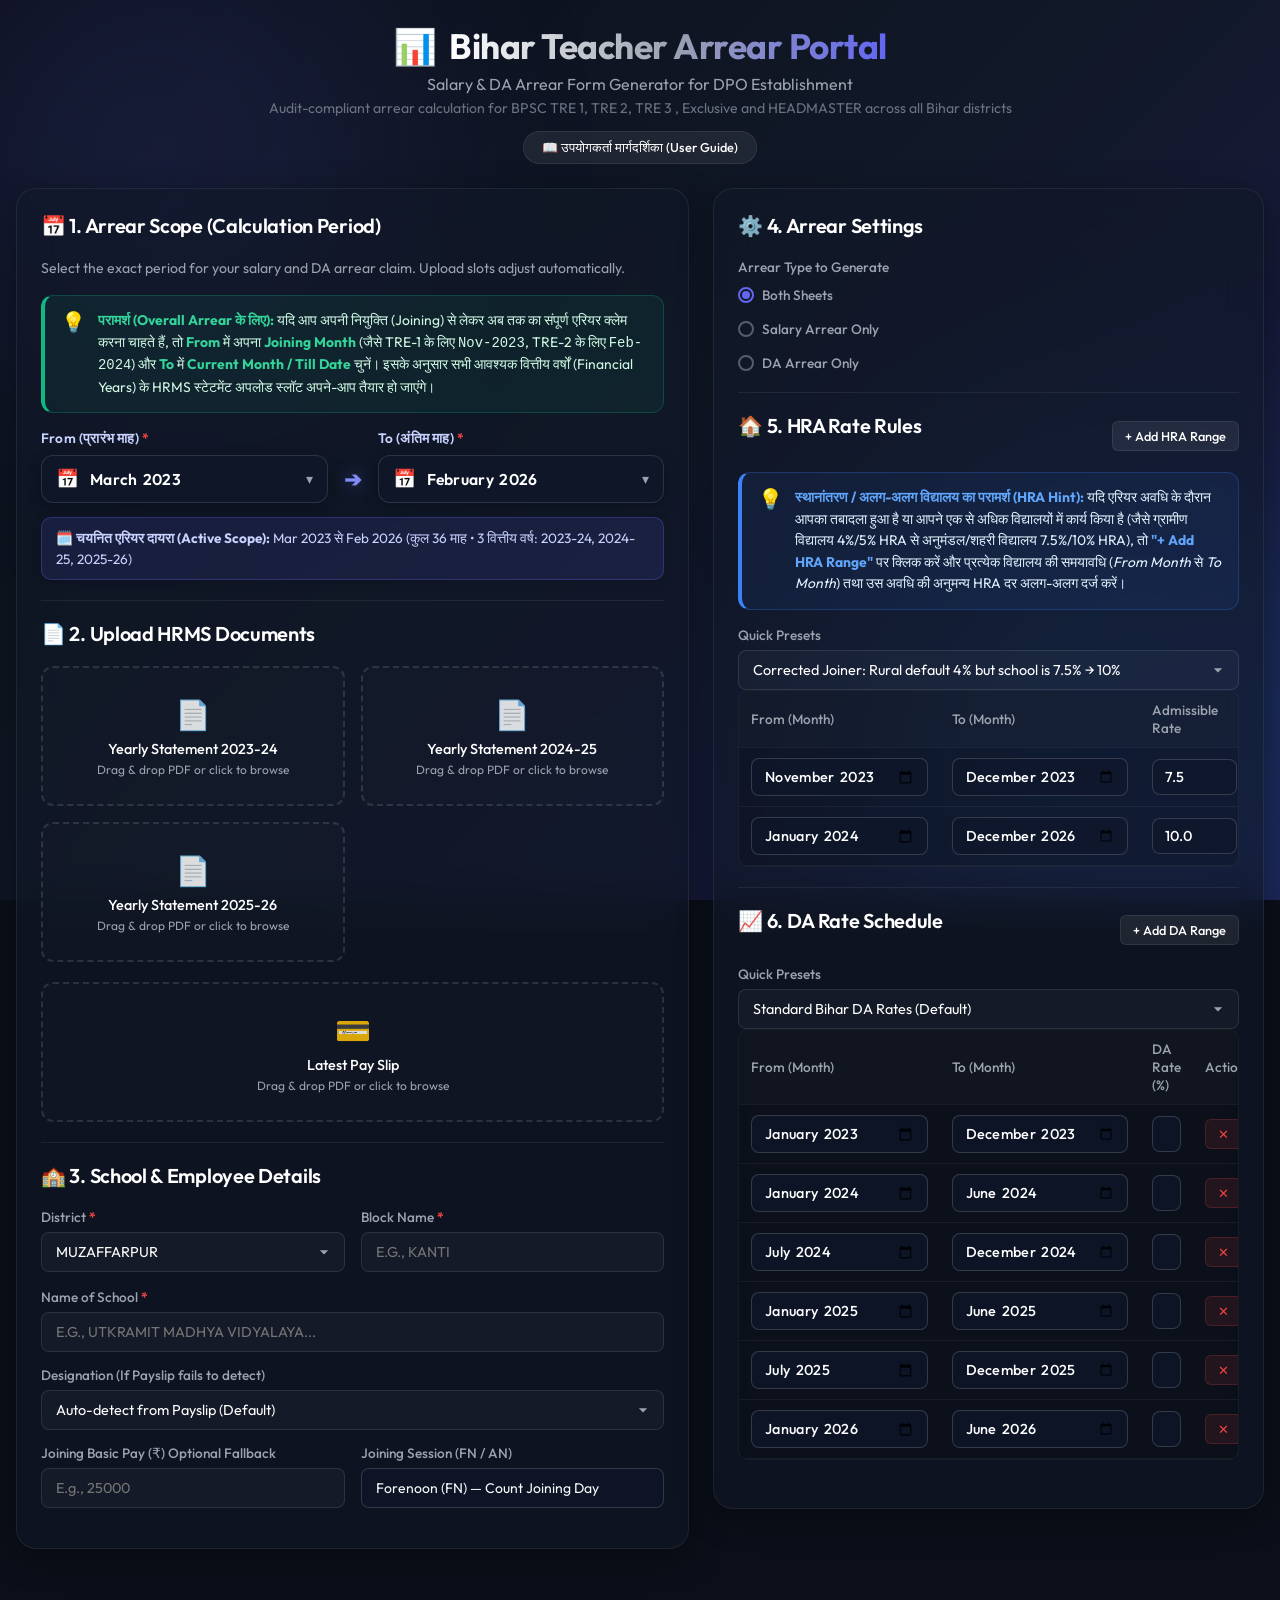
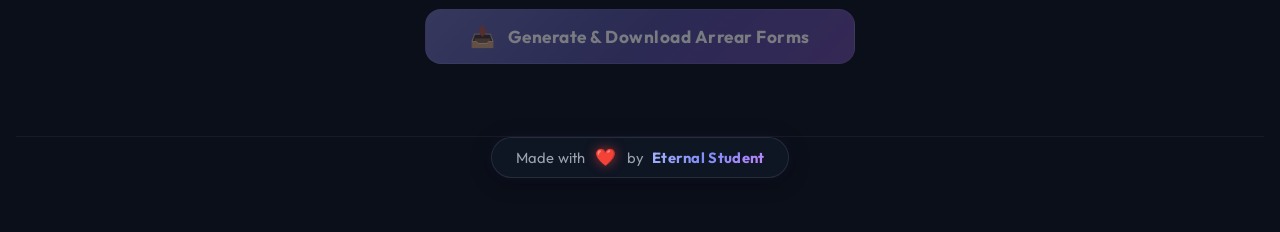
==== commit be956e0e: "Modify subtitle in index.html Updated subtitle to remove the word 'Official'." ====
--- a/frontend/index.html
+++ b/frontend/index.html
@@ -7,8 +7,16 @@
     <link rel="preconnect" href="https://fonts.googleapis.com">
     <link rel="preconnect" href="https://fonts.gstatic.com" crossorigin>
     <link href="https://fonts.googleapis.com/css2?family=Outfit:wght@300;400;500;600;700&display=swap" rel="stylesheet">
-    <link rel="stylesheet" href="style.css?v=3.0">
-    <script src="script.js?v=3.0" defer></script>
+    <!-- Favicons & App Icons -->
+    <link rel="icon" type="image/svg+xml" href="favicon.svg">
+    <link rel="alternate icon" href="favicon.ico">
+    <link rel="icon" type="image/png" sizes="32x32" href="favicon-32x32.png">
+    <link rel="icon" type="image/png" sizes="16x16" href="favicon-16x16.png">
+    <link rel="apple-touch-icon" sizes="180x180" href="apple-touch-icon.png">
+    <meta name="theme-color" content="#0b1329">
+
+    <link rel="stylesheet" href="style.css?v=3.1">
+    <script src="script.js?v=3.1" defer></script>
 </head>
 <body>
     <div class="glass-bg"></div>
@@ -18,7 +26,7 @@
                 <div class="logo-icon">📊</div>
                 <h1>Bihar Teacher Arrear Portal</h1>
             </div>
-            <p class="subtitle">Official Salary & DA Arrear Form Generator for DPO Establishment</p>
+            <p class="subtitle">Salary & DA Arrear Form Generator for DPO Establishment</p>
             <p class="portal-desc">Audit-compliant arrear calculation for BPSC TRE 1, TRE 2, TRE 3 , Exclusive and HEADMASTER  across all Bihar districts</p>
             <div style="margin-top: 14px;">
                 <button type="button" class="btn btn-secondary btn-sm" id="btn-open-guide" onclick="document.getElementById('user-guide-modal').style.display='flex'" style="border-radius: 20px; padding: 7px 18px; display: inline-flex; align-items: center; gap: 6px; cursor: pointer; font-weight: 500;">
